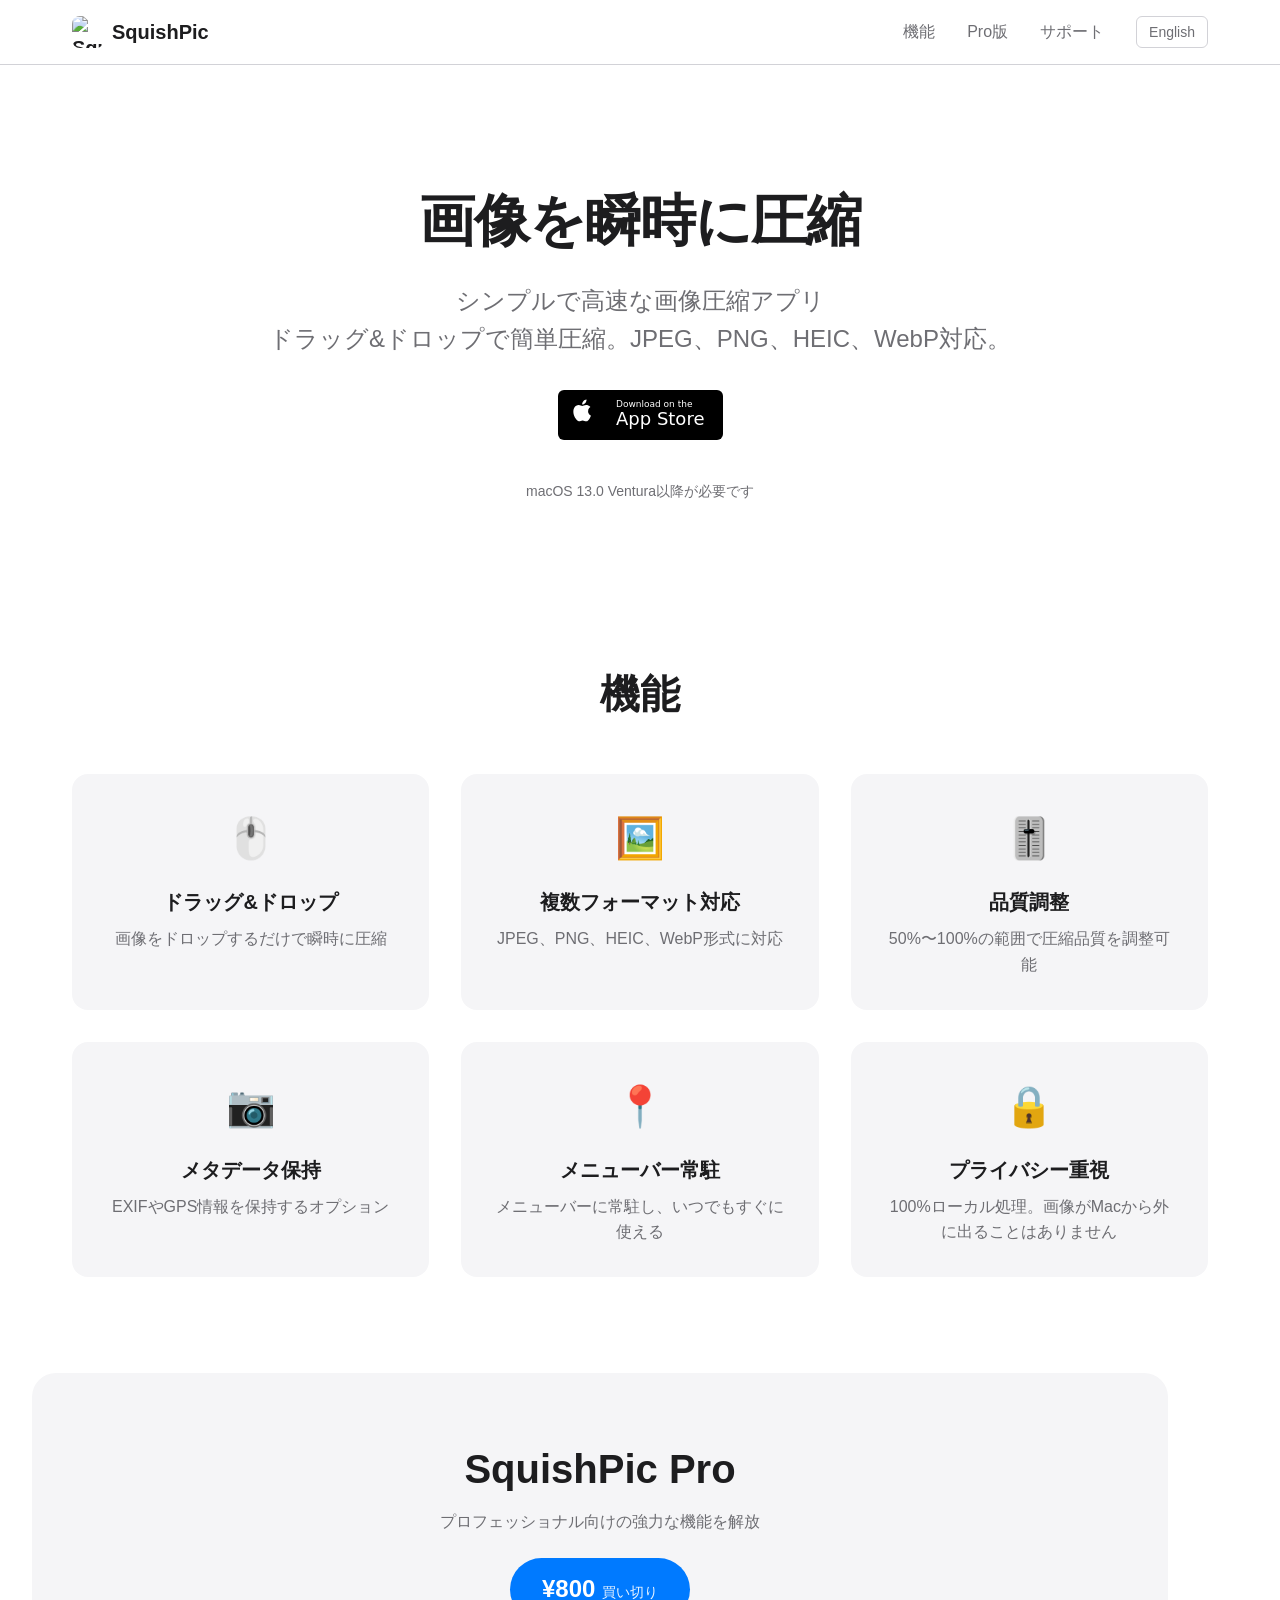
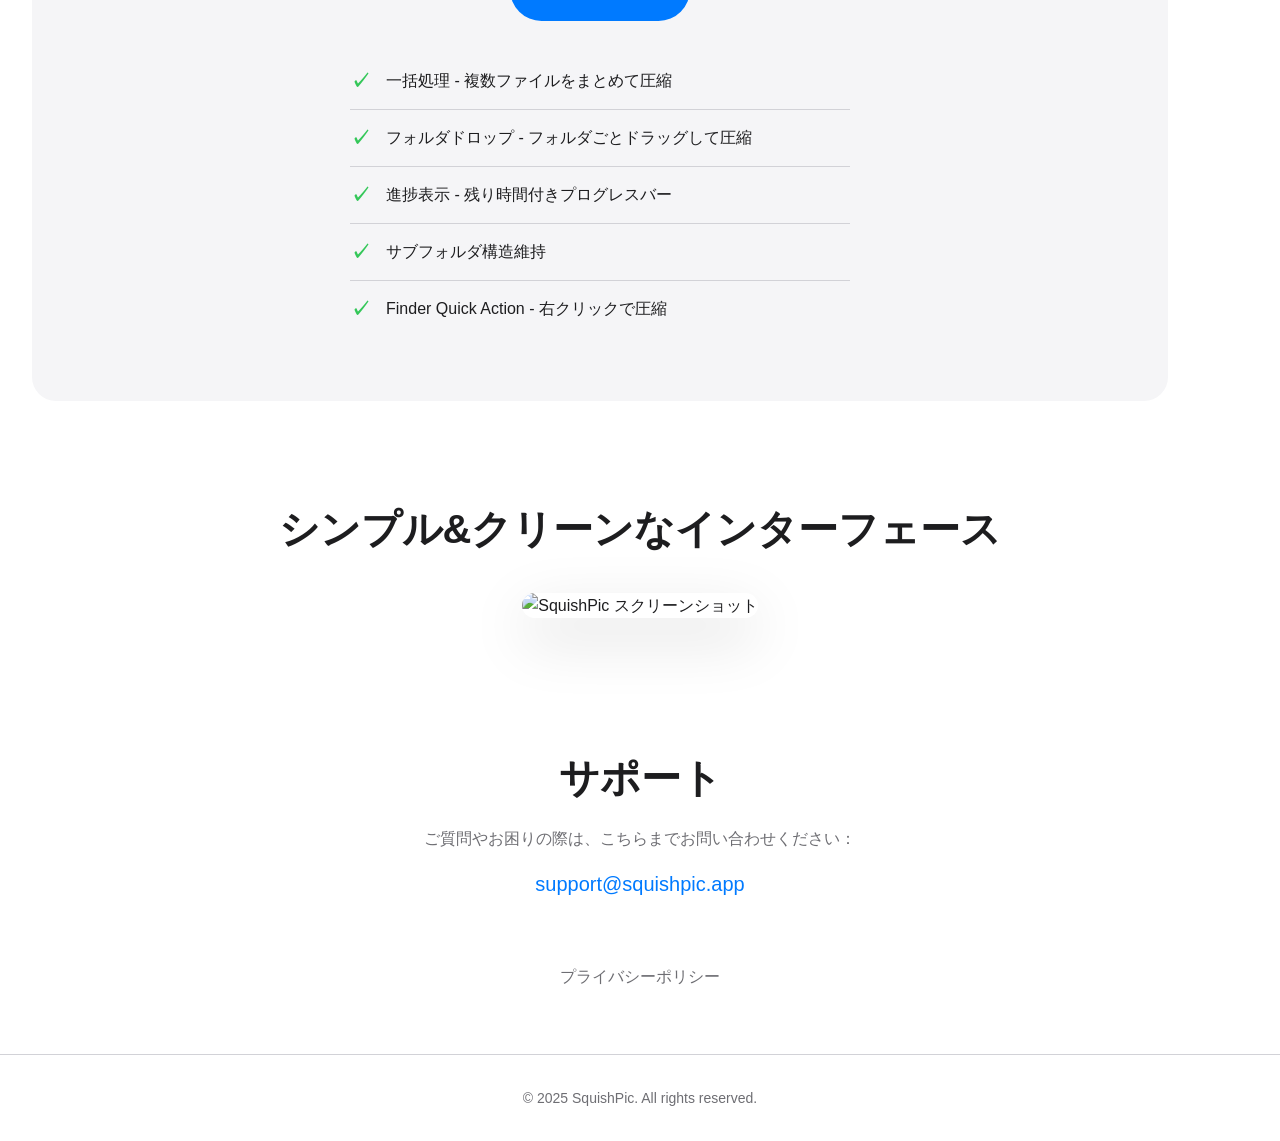
==== ja/index.html @ c9b2c3c4 "Initial website setup with English and Japanese versions - Landing page with features, Pro version d" ====
<!DOCTYPE html>
<html lang="ja">
<head>
    <meta charset="UTF-8">
    <meta name="viewport" content="width=device-width, initial-scale=1.0">
    <title>SquishPic - macOS用高速画像圧縮アプリ</title>
    <meta name="description" content="SquishPicはシンプルで高速な画像圧縮アプリです。ドラッグ&ドロップでJPEG、PNG、HEIC、WebP画像を圧縮できます。">
    <link rel="stylesheet" href="../css/style.css">
    <link rel="icon" href="../images/icon.png" type="image/png">
</head>
<body>
    <header>
        <nav>
            <div class="logo">
                <img src="../images/icon.png" alt="SquishPic" width="32" height="32">
                <span>SquishPic</span>
            </div>
            <div class="nav-links">
                <a href="#features">機能</a>
                <a href="#pro">Pro版</a>
                <a href="#support">サポート</a>
                <a href="../" class="lang-switch">English</a>
            </div>
        </nav>
    </header>

    <main>
        <section class="hero">
            <h1>画像を瞬時に圧縮</h1>
            <p class="tagline">シンプルで高速な画像圧縮アプリ<br>ドラッグ&ドロップで簡単圧縮。JPEG、PNG、HEIC、WebP対応。</p>
            <div class="cta">
                <!-- App Store badge will be added after release -->
                <a href="#" class="app-store-badge">
                    <img src="../images/appstore.svg" alt="App Storeからダウンロード">
                </a>
            </div>
            <p class="requirements">macOS 13.0 Ventura以降が必要です</p>
        </section>

        <section id="features" class="features">
            <h2>機能</h2>
            <div class="feature-grid">
                <div class="feature-card">
                    <div class="feature-icon">🖱️</div>
                    <h3>ドラッグ&ドロップ</h3>
                    <p>画像をドロップするだけで瞬時に圧縮</p>
                </div>
                <div class="feature-card">
                    <div class="feature-icon">🖼️</div>
                    <h3>複数フォーマット対応</h3>
                    <p>JPEG、PNG、HEIC、WebP形式に対応</p>
                </div>
                <div class="feature-card">
                    <div class="feature-icon">🎚️</div>
                    <h3>品質調整</h3>
                    <p>50%〜100%の範囲で圧縮品質を調整可能</p>
                </div>
                <div class="feature-card">
                    <div class="feature-icon">📷</div>
                    <h3>メタデータ保持</h3>
                    <p>EXIFやGPS情報を保持するオプション</p>
                </div>
                <div class="feature-card">
                    <div class="feature-icon">📍</div>
                    <h3>メニューバー常駐</h3>
                    <p>メニューバーに常駐し、いつでもすぐに使える</p>
                </div>
                <div class="feature-card">
                    <div class="feature-icon">🔒</div>
                    <h3>プライバシー重視</h3>
                    <p>100%ローカル処理。画像がMacから外に出ることはありません</p>
                </div>
            </div>
        </section>

        <section id="pro" class="pro">
            <h2>SquishPic Pro</h2>
            <p class="pro-tagline">プロフェッショナル向けの強力な機能を解放</p>
            <div class="price-badge">¥800 <span>買い切り</span></div>
            <div class="pro-features">
                <div class="pro-feature">
                    <span class="check">✓</span>
                    <span>一括処理 - 複数ファイルをまとめて圧縮</span>
                </div>
                <div class="pro-feature">
                    <span class="check">✓</span>
                    <span>フォルダドロップ - フォルダごとドラッグして圧縮</span>
                </div>
                <div class="pro-feature">
                    <span class="check">✓</span>
                    <span>進捗表示 - 残り時間付きプログレスバー</span>
                </div>
                <div class="pro-feature">
                    <span class="check">✓</span>
                    <span>サブフォルダ構造維持</span>
                </div>
                <div class="pro-feature">
                    <span class="check">✓</span>
                    <span>Finder Quick Action - 右クリックで圧縮</span>
                </div>
            </div>
        </section>

        <section class="screenshot">
            <h2>シンプル&クリーンなインターフェース</h2>
            <div class="screenshot-container">
                <img src="../images/screenshot1.png" alt="SquishPic スクリーンショット" class="screenshot-img">
            </div>
        </section>

        <section id="support" class="support">
            <h2>サポート</h2>
            <p>ご質問やお困りの際は、こちらまでお問い合わせください：</p>
            <a href="mailto:support@squishpic.app" class="email-link">support@squishpic.app</a>
            <div class="support-links">
                <a href="privacy.html">プライバシーポリシー</a>
            </div>
        </section>
    </main>

    <footer>
        <p>&copy; 2025 SquishPic. All rights reserved.</p>
    </footer>
</body>
</html>
---- css/style.css ----
/* SquishPic Website Styles */

:root {
    --primary-color: #007AFF;
    --primary-hover: #0056CC;
    --text-color: #1d1d1f;
    --text-secondary: #6e6e73;
    --background: #ffffff;
    --surface: #f5f5f7;
    --border: #d2d2d7;
    --success: #34c759;
    --max-width: 1200px;
}

@media (prefers-color-scheme: dark) {
    :root {
        --text-color: #f5f5f7;
        --text-secondary: #a1a1a6;
        --background: #000000;
        --surface: #1c1c1e;
        --border: #38383a;
    }
}

* {
    margin: 0;
    padding: 0;
    box-sizing: border-box;
}

body {
    font-family: -apple-system, BlinkMacSystemFont, 'Segoe UI', Roboto, Oxygen, Ubuntu, sans-serif;
    line-height: 1.6;
    color: var(--text-color);
    background-color: var(--background);
}

/* Header & Navigation */
header {
    position: fixed;
    top: 0;
    left: 0;
    right: 0;
    background: var(--background);
    border-bottom: 1px solid var(--border);
    z-index: 100;
    backdrop-filter: blur(20px);
    -webkit-backdrop-filter: blur(20px);
}

nav {
    max-width: var(--max-width);
    margin: 0 auto;
    padding: 1rem 2rem;
    display: flex;
    justify-content: space-between;
    align-items: center;
}

.logo {
    display: flex;
    align-items: center;
    gap: 0.5rem;
    font-weight: 600;
    font-size: 1.25rem;
}

.logo a {
    display: flex;
    align-items: center;
    gap: 0.5rem;
    text-decoration: none;
    color: var(--text-color);
}

.logo img {
    border-radius: 8px;
}

.nav-links {
    display: flex;
    gap: 2rem;
    align-items: center;
}

.nav-links a {
    color: var(--text-secondary);
    text-decoration: none;
    transition: color 0.2s;
}

.nav-links a:hover {
    color: var(--primary-color);
}

.lang-switch {
    padding: 0.25rem 0.75rem;
    border: 1px solid var(--border);
    border-radius: 6px;
    font-size: 0.875rem;
}

/* Main Content */
main {
    padding-top: 80px;
}

section {
    padding: 4rem 2rem;
    max-width: var(--max-width);
    margin: 0 auto;
}

/* Hero Section */
.hero {
    text-align: center;
    padding: 6rem 2rem;
}

.hero h1 {
    font-size: 3.5rem;
    font-weight: 700;
    margin-bottom: 1rem;
    letter-spacing: -0.02em;
}

.tagline {
    font-size: 1.5rem;
    color: var(--text-secondary);
    margin-bottom: 2rem;
}

.cta {
    margin: 2rem 0;
}

.app-store-badge img {
    height: 50px;
}

.requirements {
    font-size: 0.875rem;
    color: var(--text-secondary);
}

/* Features Section */
.features h2 {
    text-align: center;
    font-size: 2.5rem;
    margin-bottom: 3rem;
}

.feature-grid {
    display: grid;
    grid-template-columns: repeat(auto-fit, minmax(300px, 1fr));
    gap: 2rem;
}

.feature-card {
    background: var(--surface);
    padding: 2rem;
    border-radius: 16px;
    text-align: center;
}

.feature-icon {
    font-size: 2.5rem;
    margin-bottom: 1rem;
}

.feature-card h3 {
    font-size: 1.25rem;
    margin-bottom: 0.5rem;
}

.feature-card p {
    color: var(--text-secondary);
}

/* Pro Section */
.pro {
    background: var(--surface);
    border-radius: 24px;
    text-align: center;
    margin: 2rem;
    max-width: calc(var(--max-width) - 4rem);
}

.pro h2 {
    font-size: 2.5rem;
    margin-bottom: 0.5rem;
}

.pro-tagline {
    color: var(--text-secondary);
    margin-bottom: 1.5rem;
}

.price-badge {
    display: inline-block;
    background: var(--primary-color);
    color: white;
    padding: 0.75rem 2rem;
    border-radius: 100px;
    font-size: 1.5rem;
    font-weight: 600;
    margin-bottom: 2rem;
}

.price-badge span {
    font-size: 0.875rem;
    font-weight: 400;
    opacity: 0.9;
}

.pro-features {
    max-width: 500px;
    margin: 0 auto;
    text-align: left;
}

.pro-feature {
    display: flex;
    align-items: center;
    gap: 1rem;
    padding: 0.75rem 0;
    border-bottom: 1px solid var(--border);
}

.pro-feature:last-child {
    border-bottom: none;
}

.check {
    color: var(--success);
    font-weight: 600;
    font-size: 1.25rem;
}

/* Screenshot Section */
.screenshot {
    text-align: center;
}

.screenshot h2 {
    font-size: 2.5rem;
    margin-bottom: 2rem;
}

.screenshot-container {
    max-width: 600px;
    margin: 0 auto;
}

.screenshot-img {
    width: 100%;
    border-radius: 16px;
    box-shadow: 0 20px 60px rgba(0, 0, 0, 0.15);
}

/* Support Section */
.support {
    text-align: center;
}

.support h2 {
    font-size: 2.5rem;
    margin-bottom: 1rem;
}

.support p {
    color: var(--text-secondary);
    margin-bottom: 1rem;
}

.email-link {
    display: inline-block;
    font-size: 1.25rem;
    color: var(--primary-color);
    text-decoration: none;
    margin-bottom: 2rem;
}

.email-link:hover {
    text-decoration: underline;
}

.support-links {
    margin-top: 2rem;
}

.support-links a {
    color: var(--text-secondary);
    text-decoration: none;
}

.support-links a:hover {
    color: var(--primary-color);
}

/* Privacy Policy Page */
.privacy-policy {
    max-width: 800px;
    margin: 0 auto;
    padding: 4rem 2rem;
}

.privacy-policy h1 {
    font-size: 2.5rem;
    margin-bottom: 0.5rem;
}

.last-updated {
    color: var(--text-secondary);
    margin-bottom: 3rem;
}

.privacy-policy section {
    padding: 0;
    margin-bottom: 2rem;
}

.privacy-policy h2 {
    font-size: 1.5rem;
    margin-bottom: 1rem;
    margin-top: 2rem;
}

.privacy-policy p {
    margin-bottom: 1rem;
}

.privacy-policy ul {
    margin-left: 1.5rem;
    margin-bottom: 1rem;
}

.privacy-policy li {
    margin-bottom: 0.5rem;
}

/* Footer */
footer {
    text-align: center;
    padding: 2rem;
    border-top: 1px solid var(--border);
    color: var(--text-secondary);
    font-size: 0.875rem;
}

/* Responsive */
@media (max-width: 768px) {
    .hero h1 {
        font-size: 2.5rem;
    }

    .tagline {
        font-size: 1.25rem;
    }

    nav {
        padding: 1rem;
    }

    .nav-links {
        gap: 1rem;
    }

    section {
        padding: 3rem 1rem;
    }

    .pro {
        margin: 1rem;
    }

    .feature-grid {
        grid-template-columns: 1fr;
    }
}
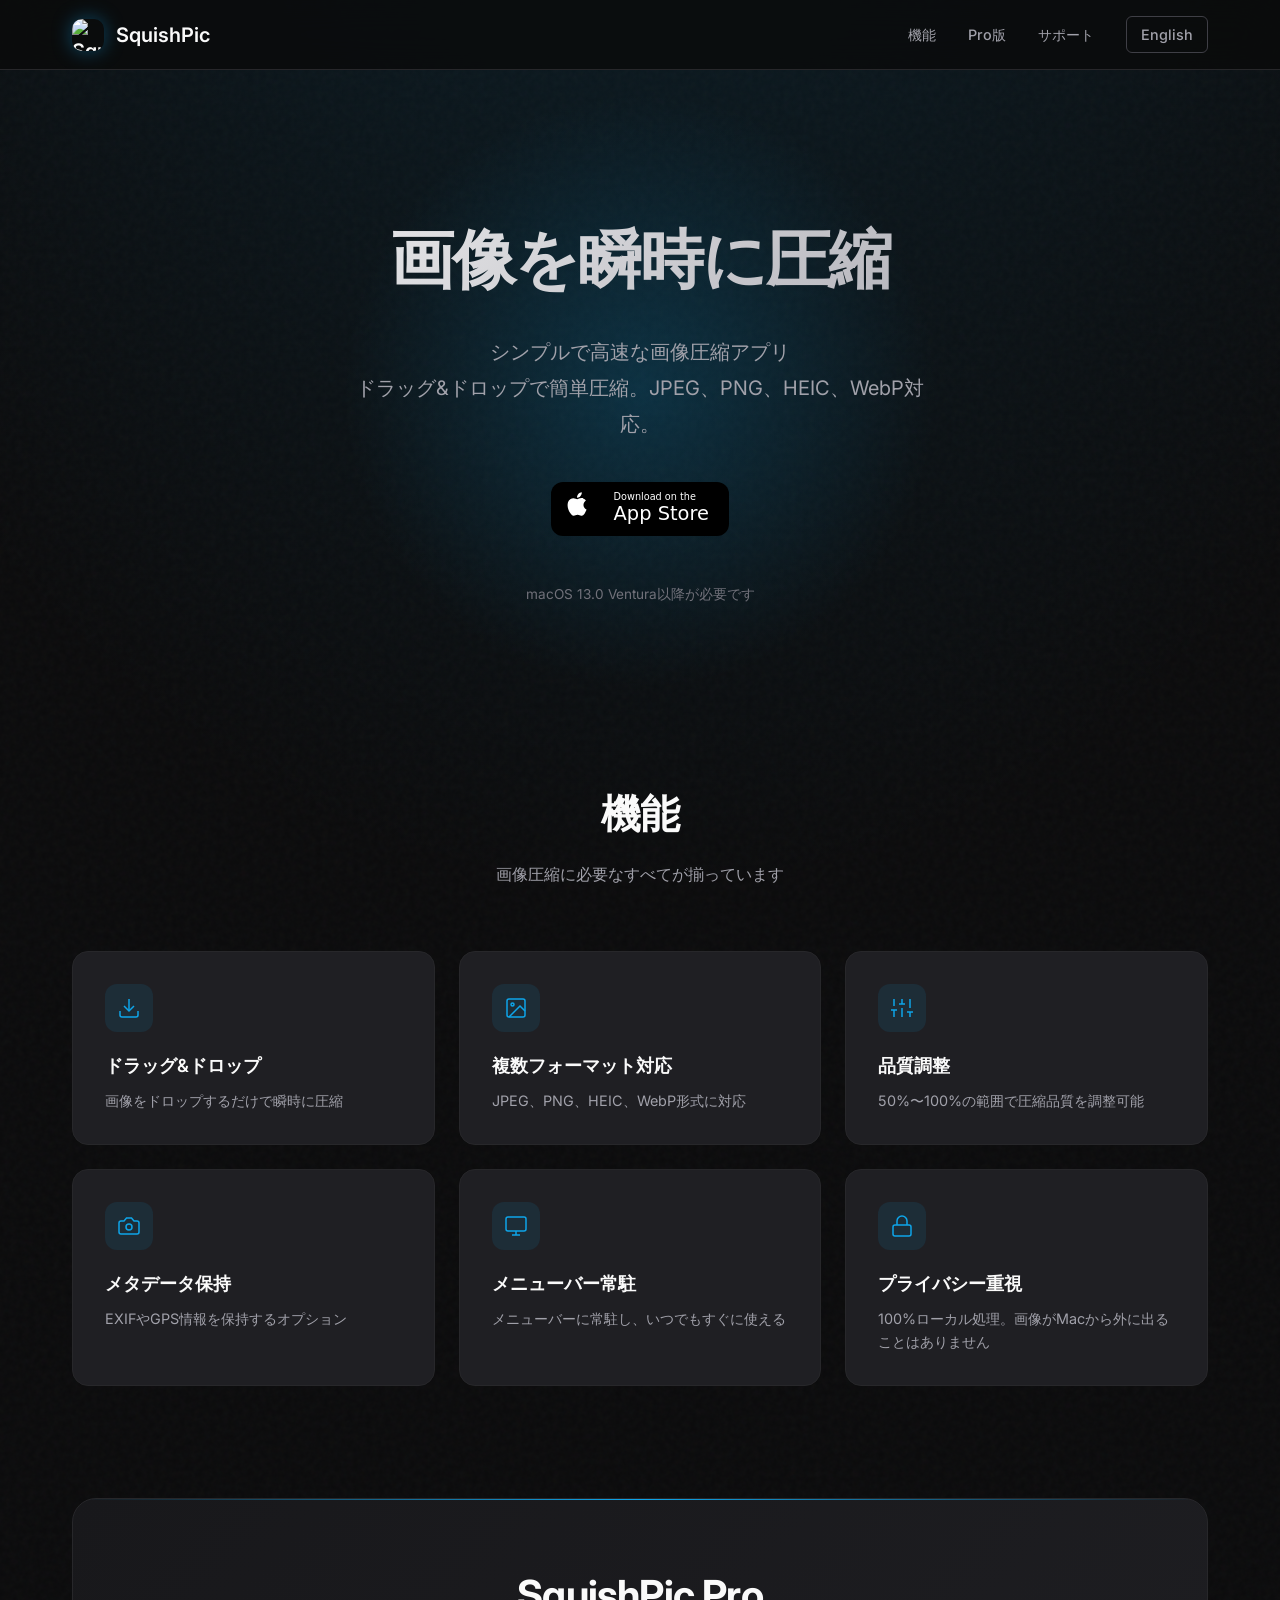
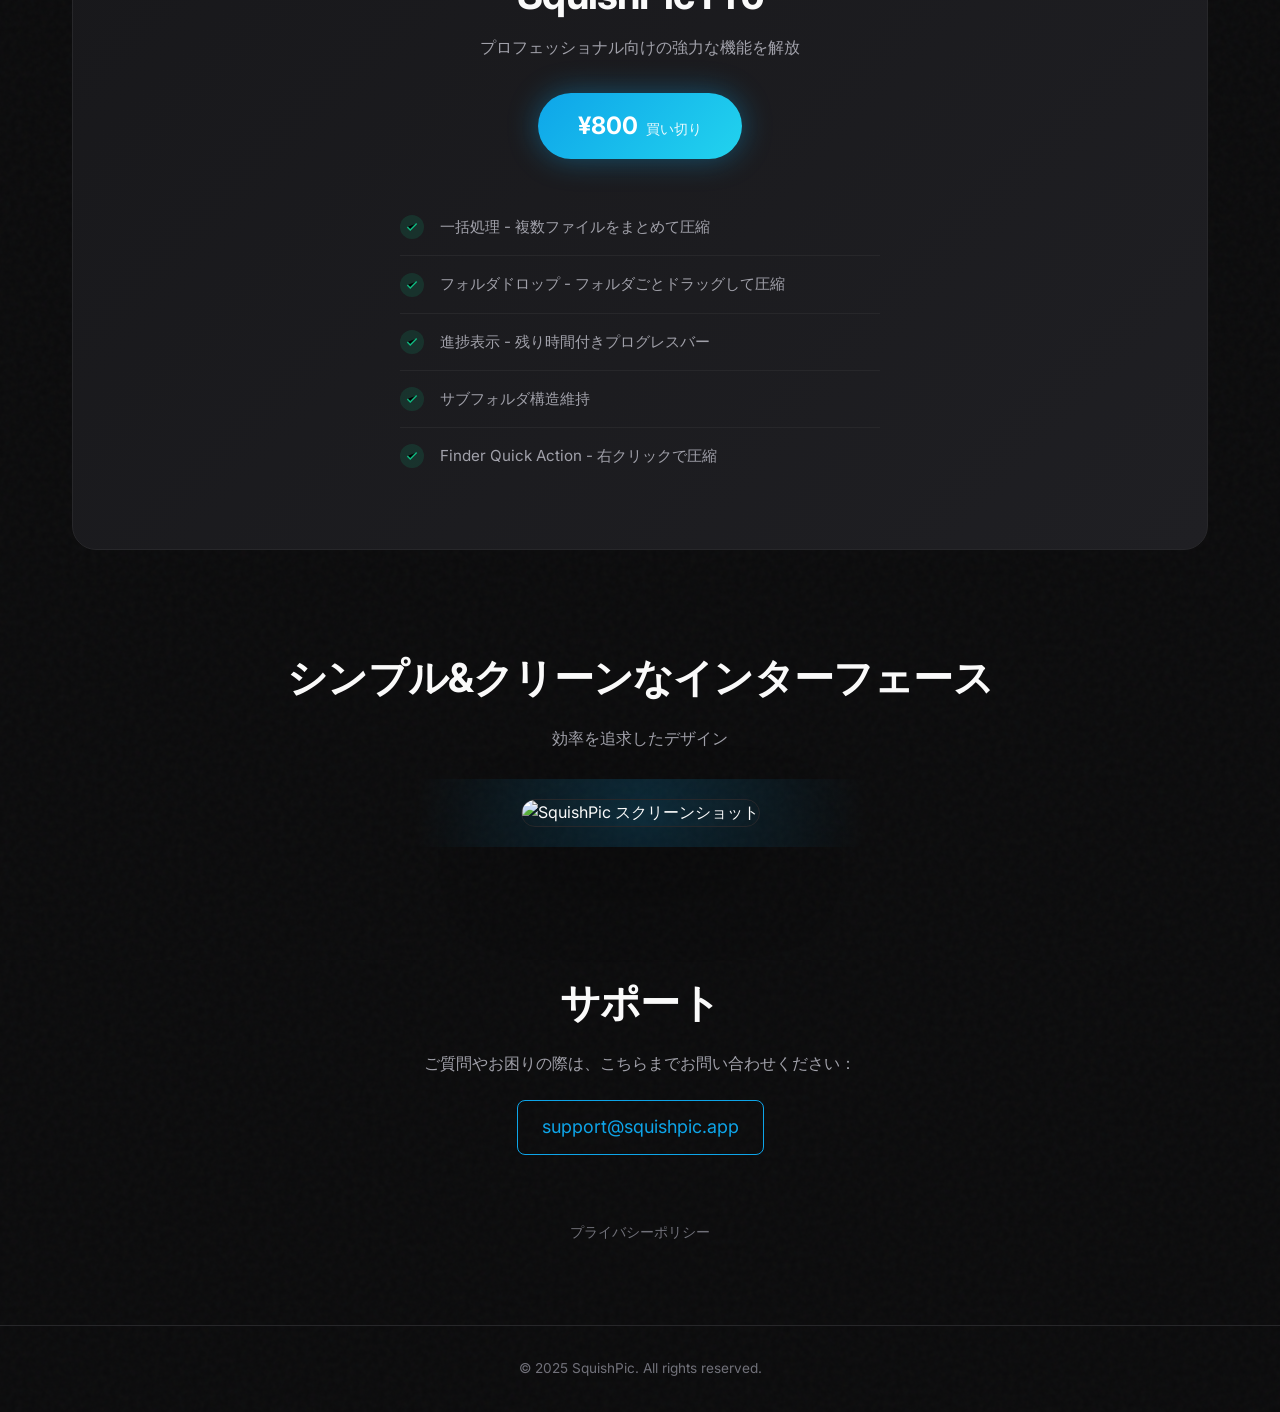
==== commit b7c2c62e: "Redesign with minimal technical aesthetic - Dark theme with cyan accent (#0ea5e9) - SVG icons replac" ====
--- a/ja/index.html
+++ b/ja/index.html
@@ -26,47 +26,87 @@
 
     <main>
         <section class="hero">
-            <h1>画像を瞬時に圧縮</h1>
-            <p class="tagline">シンプルで高速な画像圧縮アプリ<br>ドラッグ&ドロップで簡単圧縮。JPEG、PNG、HEIC、WebP対応。</p>
-            <div class="cta">
-                <!-- App Store badge will be added after release -->
+            <h1 class="animate-in">画像を瞬時に圧縮</h1>
+            <p class="tagline animate-in delay-1">シンプルで高速な画像圧縮アプリ<br>ドラッグ&ドロップで簡単圧縮。JPEG、PNG、HEIC、WebP対応。</p>
+            <div class="cta animate-in delay-2">
                 <a href="#" class="app-store-badge">
                     <img src="../images/appstore.svg" alt="App Storeからダウンロード">
                 </a>
             </div>
-            <p class="requirements">macOS 13.0 Ventura以降が必要です</p>
+            <p class="requirements animate-in delay-3">macOS 13.0 Ventura以降が必要です</p>
         </section>
 
         <section id="features" class="features">
             <h2>機能</h2>
+            <p class="features-subtitle">画像圧縮に必要なすべてが揃っています</p>
             <div class="feature-grid">
                 <div class="feature-card">
-                    <div class="feature-icon">🖱️</div>
+                    <div class="feature-icon">
+                        <svg viewBox="0 0 24 24" xmlns="http://www.w3.org/2000/svg">
+                            <path d="M21 15v4a2 2 0 0 1-2 2H5a2 2 0 0 1-2-2v-4"/>
+                            <polyline points="7 10 12 15 17 10"/>
+                            <line x1="12" y1="15" x2="12" y2="3"/>
+                        </svg>
+                    </div>
                     <h3>ドラッグ&ドロップ</h3>
                     <p>画像をドロップするだけで瞬時に圧縮</p>
                 </div>
                 <div class="feature-card">
-                    <div class="feature-icon">🖼️</div>
+                    <div class="feature-icon">
+                        <svg viewBox="0 0 24 24" xmlns="http://www.w3.org/2000/svg">
+                            <rect x="3" y="3" width="18" height="18" rx="2" ry="2"/>
+                            <circle cx="8.5" cy="8.5" r="1.5"/>
+                            <polyline points="21 15 16 10 5 21"/>
+                        </svg>
+                    </div>
                     <h3>複数フォーマット対応</h3>
                     <p>JPEG、PNG、HEIC、WebP形式に対応</p>
                 </div>
                 <div class="feature-card">
-                    <div class="feature-icon">🎚️</div>
+                    <div class="feature-icon">
+                        <svg viewBox="0 0 24 24" xmlns="http://www.w3.org/2000/svg">
+                            <line x1="4" y1="21" x2="4" y2="14"/>
+                            <line x1="4" y1="10" x2="4" y2="3"/>
+                            <line x1="12" y1="21" x2="12" y2="12"/>
+                            <line x1="12" y1="8" x2="12" y2="3"/>
+                            <line x1="20" y1="21" x2="20" y2="16"/>
+                            <line x1="20" y1="12" x2="20" y2="3"/>
+                            <line x1="1" y1="14" x2="7" y2="14"/>
+                            <line x1="9" y1="8" x2="15" y2="8"/>
+                            <line x1="17" y1="16" x2="23" y2="16"/>
+                        </svg>
+                    </div>
                     <h3>品質調整</h3>
                     <p>50%〜100%の範囲で圧縮品質を調整可能</p>
                 </div>
                 <div class="feature-card">
-                    <div class="feature-icon">📷</div>
+                    <div class="feature-icon">
+                        <svg viewBox="0 0 24 24" xmlns="http://www.w3.org/2000/svg">
+                            <path d="M14.5 4h-5L7 7H4a2 2 0 0 0-2 2v9a2 2 0 0 0 2 2h16a2 2 0 0 0 2-2V9a2 2 0 0 0-2-2h-3l-2.5-3z"/>
+                            <circle cx="12" cy="13" r="3"/>
+                        </svg>
+                    </div>
                     <h3>メタデータ保持</h3>
                     <p>EXIFやGPS情報を保持するオプション</p>
                 </div>
                 <div class="feature-card">
-                    <div class="feature-icon">📍</div>
+                    <div class="feature-icon">
+                        <svg viewBox="0 0 24 24" xmlns="http://www.w3.org/2000/svg">
+                            <rect x="2" y="3" width="20" height="14" rx="2" ry="2"/>
+                            <line x1="8" y1="21" x2="16" y2="21"/>
+                            <line x1="12" y1="17" x2="12" y2="21"/>
+                        </svg>
+                    </div>
                     <h3>メニューバー常駐</h3>
                     <p>メニューバーに常駐し、いつでもすぐに使える</p>
                 </div>
                 <div class="feature-card">
-                    <div class="feature-icon">🔒</div>
+                    <div class="feature-icon">
+                        <svg viewBox="0 0 24 24" xmlns="http://www.w3.org/2000/svg">
+                            <rect x="3" y="11" width="18" height="11" rx="2" ry="2"/>
+                            <path d="M7 11V7a5 5 0 0 1 10 0v4"/>
+                        </svg>
+                    </div>
                     <h3>プライバシー重視</h3>
                     <p>100%ローカル処理。画像がMacから外に出ることはありません</p>
                 </div>
@@ -76,26 +116,46 @@
         <section id="pro" class="pro">
             <h2>SquishPic Pro</h2>
             <p class="pro-tagline">プロフェッショナル向けの強力な機能を解放</p>
-            <div class="price-badge">¥800 <span>買い切り</span></div>
+            <div class="price-badge">¥800<span>買い切り</span></div>
             <div class="pro-features">
                 <div class="pro-feature">
-                    <span class="check">✓</span>
+                    <span class="check">
+                        <svg viewBox="0 0 24 24" xmlns="http://www.w3.org/2000/svg">
+                            <polyline points="20 6 9 17 4 12"/>
+                        </svg>
+                    </span>
                     <span>一括処理 - 複数ファイルをまとめて圧縮</span>
                 </div>
                 <div class="pro-feature">
-                    <span class="check">✓</span>
+                    <span class="check">
+                        <svg viewBox="0 0 24 24" xmlns="http://www.w3.org/2000/svg">
+                            <polyline points="20 6 9 17 4 12"/>
+                        </svg>
+                    </span>
                     <span>フォルダドロップ - フォルダごとドラッグして圧縮</span>
                 </div>
                 <div class="pro-feature">
-                    <span class="check">✓</span>
+                    <span class="check">
+                        <svg viewBox="0 0 24 24" xmlns="http://www.w3.org/2000/svg">
+                            <polyline points="20 6 9 17 4 12"/>
+                        </svg>
+                    </span>
                     <span>進捗表示 - 残り時間付きプログレスバー</span>
                 </div>
                 <div class="pro-feature">
-                    <span class="check">✓</span>
+                    <span class="check">
+                        <svg viewBox="0 0 24 24" xmlns="http://www.w3.org/2000/svg">
+                            <polyline points="20 6 9 17 4 12"/>
+                        </svg>
+                    </span>
                     <span>サブフォルダ構造維持</span>
                 </div>
                 <div class="pro-feature">
-                    <span class="check">✓</span>
+                    <span class="check">
+                        <svg viewBox="0 0 24 24" xmlns="http://www.w3.org/2000/svg">
+                            <polyline points="20 6 9 17 4 12"/>
+                        </svg>
+                    </span>
                     <span>Finder Quick Action - 右クリックで圧縮</span>
                 </div>
             </div>
@@ -103,6 +163,7 @@
 
         <section class="screenshot">
             <h2>シンプル&クリーンなインターフェース</h2>
+            <p class="screenshot-subtitle">効率を追求したデザイン</p>
             <div class="screenshot-container">
                 <img src="../images/screenshot1.png" alt="SquishPic スクリーンショット" class="screenshot-img">
             </div>
--- a/css/style.css
+++ b/css/style.css
@@ -1,25 +1,27 @@
-/* SquishPic Website Styles */
+/* SquishPic Website - Minimal Technical Design */
+
+@import url('https://fonts.googleapis.com/css2?family=Inter:wght@400;500;600;700&display=swap');
 
 :root {
-    --primary-color: #007AFF;
-    --primary-hover: #0056CC;
-    --text-color: #1d1d1f;
-    --text-secondary: #6e6e73;
-    --background: #ffffff;
-    --surface: #f5f5f7;
-    --border: #d2d2d7;
-    --success: #34c759;
+    /* Colors - Dark theme with cyan accent */
+    --primary: #0ea5e9;
+    --primary-glow: rgba(14, 165, 233, 0.4);
+    --accent: #22d3ee;
+    --success: #10b981;
+
+    --bg-dark: #0a0a0b;
+    --bg-surface: #18181b;
+    --bg-card: #1f1f23;
+    --bg-hover: #27272a;
+
+    --text: #fafafa;
+    --text-muted: #a1a1aa;
+    --text-dim: #71717a;
+
+    --border: #27272a;
+    --border-light: #3f3f46;
+
     --max-width: 1200px;
-}
-
-@media (prefers-color-scheme: dark) {
-    :root {
-        --text-color: #f5f5f7;
-        --text-secondary: #a1a1a6;
-        --background: #000000;
-        --surface: #1c1c1e;
-        --border: #38383a;
-    }
 }
 
 * {
@@ -28,12 +30,53 @@
     box-sizing: border-box;
 }
 
+html {
+    scroll-behavior: smooth;
+}
+
 body {
-    font-family: -apple-system, BlinkMacSystemFont, 'Segoe UI', Roboto, Oxygen, Ubuntu, sans-serif;
+    font-family: 'Inter', -apple-system, BlinkMacSystemFont, sans-serif;
     line-height: 1.6;
-    color: var(--text-color);
-    background-color: var(--background);
-}
+    color: var(--text);
+    background-color: var(--bg-dark);
+    background-image:
+        radial-gradient(ellipse 80% 50% at 50% -20%, rgba(14, 165, 233, 0.15), transparent),
+        url("data:image/svg+xml,%3Csvg viewBox='0 0 256 256' xmlns='http://www.w3.org/2000/svg'%3E%3Cfilter id='noise'%3E%3CfeTurbulence type='fractalNoise' baseFrequency='0.8' numOctaves='4' stitchTiles='stitch'/%3E%3C/filter%3E%3Crect width='100%25' height='100%25' filter='url(%23noise)' opacity='0.03'/%3E%3C/svg%3E");
+    min-height: 100vh;
+}
+
+/* Animations */
+@keyframes fadeInUp {
+    from {
+        opacity: 0;
+        transform: translateY(20px);
+    }
+    to {
+        opacity: 1;
+        transform: translateY(0);
+    }
+}
+
+@keyframes shimmer {
+    0% { background-position: -200% 0; }
+    100% { background-position: 200% 0; }
+}
+
+@keyframes glow {
+    0%, 100% { box-shadow: 0 0 20px var(--primary-glow); }
+    50% { box-shadow: 0 0 40px var(--primary-glow); }
+}
+
+.animate-in {
+    animation: fadeInUp 0.6s ease-out forwards;
+    opacity: 0;
+}
+
+.delay-1 { animation-delay: 0.1s; }
+.delay-2 { animation-delay: 0.2s; }
+.delay-3 { animation-delay: 0.3s; }
+.delay-4 { animation-delay: 0.4s; }
+.delay-5 { animation-delay: 0.5s; }
 
 /* Header & Navigation */
 header {
@@ -41,7 +84,7 @@
     top: 0;
     left: 0;
     right: 0;
-    background: var(--background);
+    background: rgba(10, 10, 11, 0.8);
     border-bottom: 1px solid var(--border);
     z-index: 100;
     backdrop-filter: blur(20px);
@@ -60,21 +103,23 @@
 .logo {
     display: flex;
     align-items: center;
-    gap: 0.5rem;
+    gap: 0.75rem;
     font-weight: 600;
     font-size: 1.25rem;
+    color: var(--text);
 }
 
 .logo a {
     display: flex;
     align-items: center;
-    gap: 0.5rem;
+    gap: 0.75rem;
     text-decoration: none;
-    color: var(--text-color);
+    color: var(--text);
 }
 
 .logo img {
-    border-radius: 8px;
+    border-radius: 10px;
+    box-shadow: 0 0 20px var(--primary-glow);
 }
 
 .nav-links {
@@ -84,20 +129,49 @@
 }
 
 .nav-links a {
-    color: var(--text-secondary);
+    color: var(--text-muted);
     text-decoration: none;
-    transition: color 0.2s;
+    font-size: 0.9rem;
+    font-weight: 500;
+    transition: color 0.2s ease;
+    position: relative;
 }
 
 .nav-links a:hover {
-    color: var(--primary-color);
+    color: var(--text);
+}
+
+.nav-links a::after {
+    content: '';
+    position: absolute;
+    bottom: -4px;
+    left: 0;
+    width: 0;
+    height: 2px;
+    background: var(--primary);
+    transition: width 0.2s ease;
+}
+
+.nav-links a:hover::after {
+    width: 100%;
 }
 
 .lang-switch {
-    padding: 0.25rem 0.75rem;
-    border: 1px solid var(--border);
+    padding: 0.375rem 0.875rem;
+    border: 1px solid var(--border-light);
     border-radius: 6px;
-    font-size: 0.875rem;
+    font-size: 0.8rem;
+    background: transparent;
+    transition: all 0.2s ease;
+}
+
+.lang-switch:hover {
+    border-color: var(--primary);
+    color: var(--primary);
+}
+
+.lang-switch::after {
+    display: none;
 }
 
 /* Main Content */
@@ -106,7 +180,7 @@
 }
 
 section {
-    padding: 4rem 2rem;
+    padding: 5rem 2rem;
     max-width: var(--max-width);
     margin: 0 auto;
 }
@@ -114,107 +188,212 @@
 /* Hero Section */
 .hero {
     text-align: center;
-    padding: 6rem 2rem;
+    padding: 8rem 2rem 6rem;
+    position: relative;
+}
+
+.hero::before {
+    content: '';
+    position: absolute;
+    top: 50%;
+    left: 50%;
+    transform: translate(-50%, -50%);
+    width: 600px;
+    height: 600px;
+    background: radial-gradient(circle, var(--primary-glow), transparent 70%);
+    pointer-events: none;
+    opacity: 0.5;
 }
 
 .hero h1 {
-    font-size: 3.5rem;
+    font-size: 4rem;
     font-weight: 700;
-    margin-bottom: 1rem;
-    letter-spacing: -0.02em;
+    margin-bottom: 1.5rem;
+    letter-spacing: -0.03em;
+    background: linear-gradient(135deg, var(--text) 0%, var(--text-muted) 100%);
+    -webkit-background-clip: text;
+    -webkit-text-fill-color: transparent;
+    background-clip: text;
+    position: relative;
 }
 
 .tagline {
-    font-size: 1.5rem;
-    color: var(--text-secondary);
-    margin-bottom: 2rem;
+    font-size: 1.25rem;
+    color: var(--text-muted);
+    margin-bottom: 2.5rem;
+    max-width: 600px;
+    margin-left: auto;
+    margin-right: auto;
+    line-height: 1.8;
 }
 
 .cta {
-    margin: 2rem 0;
+    margin: 2.5rem 0;
+}
+
+.app-store-badge {
+    display: inline-block;
+    transition: transform 0.2s ease, box-shadow 0.2s ease;
+}
+
+.app-store-badge:hover {
+    transform: translateY(-2px);
 }
 
 .app-store-badge img {
-    height: 50px;
+    height: 54px;
+    border-radius: 12px;
 }
 
 .requirements {
-    font-size: 0.875rem;
-    color: var(--text-secondary);
+    font-size: 0.85rem;
+    color: var(--text-dim);
 }
 
 /* Features Section */
 .features h2 {
     text-align: center;
     font-size: 2.5rem;
-    margin-bottom: 3rem;
+    font-weight: 700;
+    margin-bottom: 1rem;
+    letter-spacing: -0.02em;
+}
+
+.features-subtitle {
+    text-align: center;
+    color: var(--text-muted);
+    margin-bottom: 4rem;
 }
 
 .feature-grid {
     display: grid;
-    grid-template-columns: repeat(auto-fit, minmax(300px, 1fr));
-    gap: 2rem;
+    grid-template-columns: repeat(3, 1fr);
+    gap: 1.5rem;
 }
 
 .feature-card {
-    background: var(--surface);
+    background: var(--bg-card);
     padding: 2rem;
     border-radius: 16px;
-    text-align: center;
+    border: 1px solid var(--border);
+    transition: all 0.3s ease;
+    position: relative;
+    overflow: hidden;
+}
+
+.feature-card::before {
+    content: '';
+    position: absolute;
+    top: 0;
+    left: 0;
+    right: 0;
+    height: 1px;
+    background: linear-gradient(90deg, transparent, var(--primary), transparent);
+    opacity: 0;
+    transition: opacity 0.3s ease;
+}
+
+.feature-card:hover {
+    border-color: var(--border-light);
+    transform: translateY(-4px);
+    box-shadow: 0 20px 40px rgba(0, 0, 0, 0.3);
+}
+
+.feature-card:hover::before {
+    opacity: 1;
 }
 
 .feature-icon {
-    font-size: 2.5rem;
-    margin-bottom: 1rem;
+    width: 48px;
+    height: 48px;
+    margin-bottom: 1.25rem;
+    color: var(--primary);
+    display: flex;
+    align-items: center;
+    justify-content: center;
+    background: rgba(14, 165, 233, 0.1);
+    border-radius: 12px;
+    padding: 12px;
+}
+
+.feature-icon svg {
+    width: 24px;
+    height: 24px;
+    stroke: var(--primary);
+    stroke-width: 1.5;
+    fill: none;
 }
 
 .feature-card h3 {
-    font-size: 1.25rem;
+    font-size: 1.125rem;
+    font-weight: 600;
     margin-bottom: 0.5rem;
+    color: var(--text);
 }
 
 .feature-card p {
-    color: var(--text-secondary);
+    color: var(--text-muted);
+    font-size: 0.9rem;
+    line-height: 1.6;
 }
 
 /* Pro Section */
 .pro {
-    background: var(--surface);
+    background: linear-gradient(135deg, var(--bg-surface) 0%, var(--bg-card) 100%);
     border-radius: 24px;
     text-align: center;
-    margin: 2rem;
+    margin: 2rem auto;
+    padding: 4rem;
     max-width: calc(var(--max-width) - 4rem);
+    border: 1px solid var(--border);
+    position: relative;
+    overflow: hidden;
+}
+
+.pro::before {
+    content: '';
+    position: absolute;
+    top: 0;
+    left: 0;
+    right: 0;
+    height: 1px;
+    background: linear-gradient(90deg, transparent, var(--primary), transparent);
 }
 
 .pro h2 {
     font-size: 2.5rem;
+    font-weight: 700;
     margin-bottom: 0.5rem;
+    letter-spacing: -0.02em;
 }
 
 .pro-tagline {
-    color: var(--text-secondary);
-    margin-bottom: 1.5rem;
+    color: var(--text-muted);
+    margin-bottom: 2rem;
 }
 
 .price-badge {
     display: inline-block;
-    background: var(--primary-color);
+    background: linear-gradient(135deg, var(--primary), var(--accent));
     color: white;
-    padding: 0.75rem 2rem;
+    padding: 0.875rem 2.5rem;
     border-radius: 100px;
     font-size: 1.5rem;
-    font-weight: 600;
-    margin-bottom: 2rem;
+    font-weight: 700;
+    margin-bottom: 2.5rem;
+    box-shadow: 0 0 30px var(--primary-glow);
+    animation: glow 3s ease-in-out infinite;
 }
 
 .price-badge span {
     font-size: 0.875rem;
-    font-weight: 400;
+    font-weight: 500;
     opacity: 0.9;
+    margin-left: 0.5rem;
 }
 
 .pro-features {
-    max-width: 500px;
+    max-width: 480px;
     margin: 0 auto;
     text-align: left;
 }
@@ -223,8 +402,13 @@
     display: flex;
     align-items: center;
     gap: 1rem;
-    padding: 0.75rem 0;
+    padding: 1rem 0;
     border-bottom: 1px solid var(--border);
+    transition: padding-left 0.2s ease;
+}
+
+.pro-feature:hover {
+    padding-left: 0.5rem;
 }
 
 .pro-feature:last-child {
@@ -232,57 +416,104 @@
 }
 
 .check {
-    color: var(--success);
-    font-weight: 600;
-    font-size: 1.25rem;
+    width: 24px;
+    height: 24px;
+    background: rgba(16, 185, 129, 0.15);
+    border-radius: 50%;
+    display: flex;
+    align-items: center;
+    justify-content: center;
+    flex-shrink: 0;
+}
+
+.check svg {
+    width: 14px;
+    height: 14px;
+    stroke: var(--success);
+    stroke-width: 2.5;
+}
+
+.pro-feature span:last-child {
+    color: var(--text-muted);
+    font-size: 0.95rem;
 }
 
 /* Screenshot Section */
 .screenshot {
     text-align: center;
+    padding: 4rem 2rem;
 }
 
 .screenshot h2 {
     font-size: 2.5rem;
-    margin-bottom: 2rem;
+    font-weight: 700;
+    margin-bottom: 1rem;
+    letter-spacing: -0.02em;
+}
+
+.screenshot-subtitle {
+    color: var(--text-muted);
+    margin-bottom: 3rem;
 }
 
 .screenshot-container {
     max-width: 600px;
     margin: 0 auto;
+    position: relative;
+}
+
+.screenshot-container::before {
+    content: '';
+    position: absolute;
+    inset: -20px;
+    background: radial-gradient(circle at center, var(--primary-glow), transparent 70%);
+    z-index: -1;
+    opacity: 0.5;
 }
 
 .screenshot-img {
     width: 100%;
     border-radius: 16px;
-    box-shadow: 0 20px 60px rgba(0, 0, 0, 0.15);
+    border: 1px solid var(--border);
+    box-shadow: 0 40px 80px rgba(0, 0, 0, 0.5);
 }
 
 /* Support Section */
 .support {
     text-align: center;
+    padding: 5rem 2rem;
 }
 
 .support h2 {
     font-size: 2.5rem;
+    font-weight: 700;
     margin-bottom: 1rem;
-}
-
-.support p {
-    color: var(--text-secondary);
-    margin-bottom: 1rem;
+    letter-spacing: -0.02em;
+}
+
+.support > p {
+    color: var(--text-muted);
+    margin-bottom: 1.5rem;
 }
 
 .email-link {
-    display: inline-block;
-    font-size: 1.25rem;
-    color: var(--primary-color);
+    display: inline-flex;
+    align-items: center;
+    gap: 0.5rem;
+    font-size: 1.125rem;
+    color: var(--primary);
     text-decoration: none;
+    padding: 0.75rem 1.5rem;
+    border: 1px solid var(--primary);
+    border-radius: 8px;
+    transition: all 0.2s ease;
     margin-bottom: 2rem;
 }
 
 .email-link:hover {
-    text-decoration: underline;
+    background: var(--primary);
+    color: white;
+    box-shadow: 0 0 20px var(--primary-glow);
 }
 
 .support-links {
@@ -290,12 +521,14 @@
 }
 
 .support-links a {
-    color: var(--text-secondary);
+    color: var(--text-dim);
     text-decoration: none;
+    font-size: 0.9rem;
+    transition: color 0.2s ease;
 }
 
 .support-links a:hover {
-    color: var(--primary-color);
+    color: var(--primary);
 }
 
 /* Privacy Policy Page */
@@ -307,11 +540,13 @@
 
 .privacy-policy h1 {
     font-size: 2.5rem;
+    font-weight: 700;
     margin-bottom: 0.5rem;
+    letter-spacing: -0.02em;
 }
 
 .last-updated {
-    color: var(--text-secondary);
+    color: var(--text-muted);
     margin-bottom: 3rem;
 }
 
@@ -322,12 +557,15 @@
 
 .privacy-policy h2 {
     font-size: 1.5rem;
+    font-weight: 600;
     margin-bottom: 1rem;
-    margin-top: 2rem;
+    margin-top: 2.5rem;
+    color: var(--text);
 }
 
 .privacy-policy p {
     margin-bottom: 1rem;
+    color: var(--text-muted);
 }
 
 .privacy-policy ul {
@@ -337,6 +575,21 @@
 
 .privacy-policy li {
     margin-bottom: 0.5rem;
+    color: var(--text-muted);
+}
+
+.privacy-policy strong {
+    color: var(--text);
+}
+
+.privacy-policy a {
+    color: var(--primary);
+    text-decoration: none;
+    transition: color 0.2s ease;
+}
+
+.privacy-policy a:hover {
+    color: var(--accent);
 }
 
 /* Footer */
@@ -344,18 +597,24 @@
     text-align: center;
     padding: 2rem;
     border-top: 1px solid var(--border);
-    color: var(--text-secondary);
-    font-size: 0.875rem;
+    color: var(--text-dim);
+    font-size: 0.85rem;
 }
 
 /* Responsive */
+@media (max-width: 968px) {
+    .feature-grid {
+        grid-template-columns: repeat(2, 1fr);
+    }
+}
+
 @media (max-width: 768px) {
     .hero h1 {
-        font-size: 2.5rem;
+        font-size: 2.75rem;
     }
 
     .tagline {
-        font-size: 1.25rem;
+        font-size: 1.1rem;
     }
 
     nav {
@@ -372,9 +631,14 @@
 
     .pro {
         margin: 1rem;
+        padding: 2.5rem 1.5rem;
     }
 
     .feature-grid {
         grid-template-columns: 1fr;
     }
-}
+
+    .feature-card {
+        padding: 1.5rem;
+    }
+}
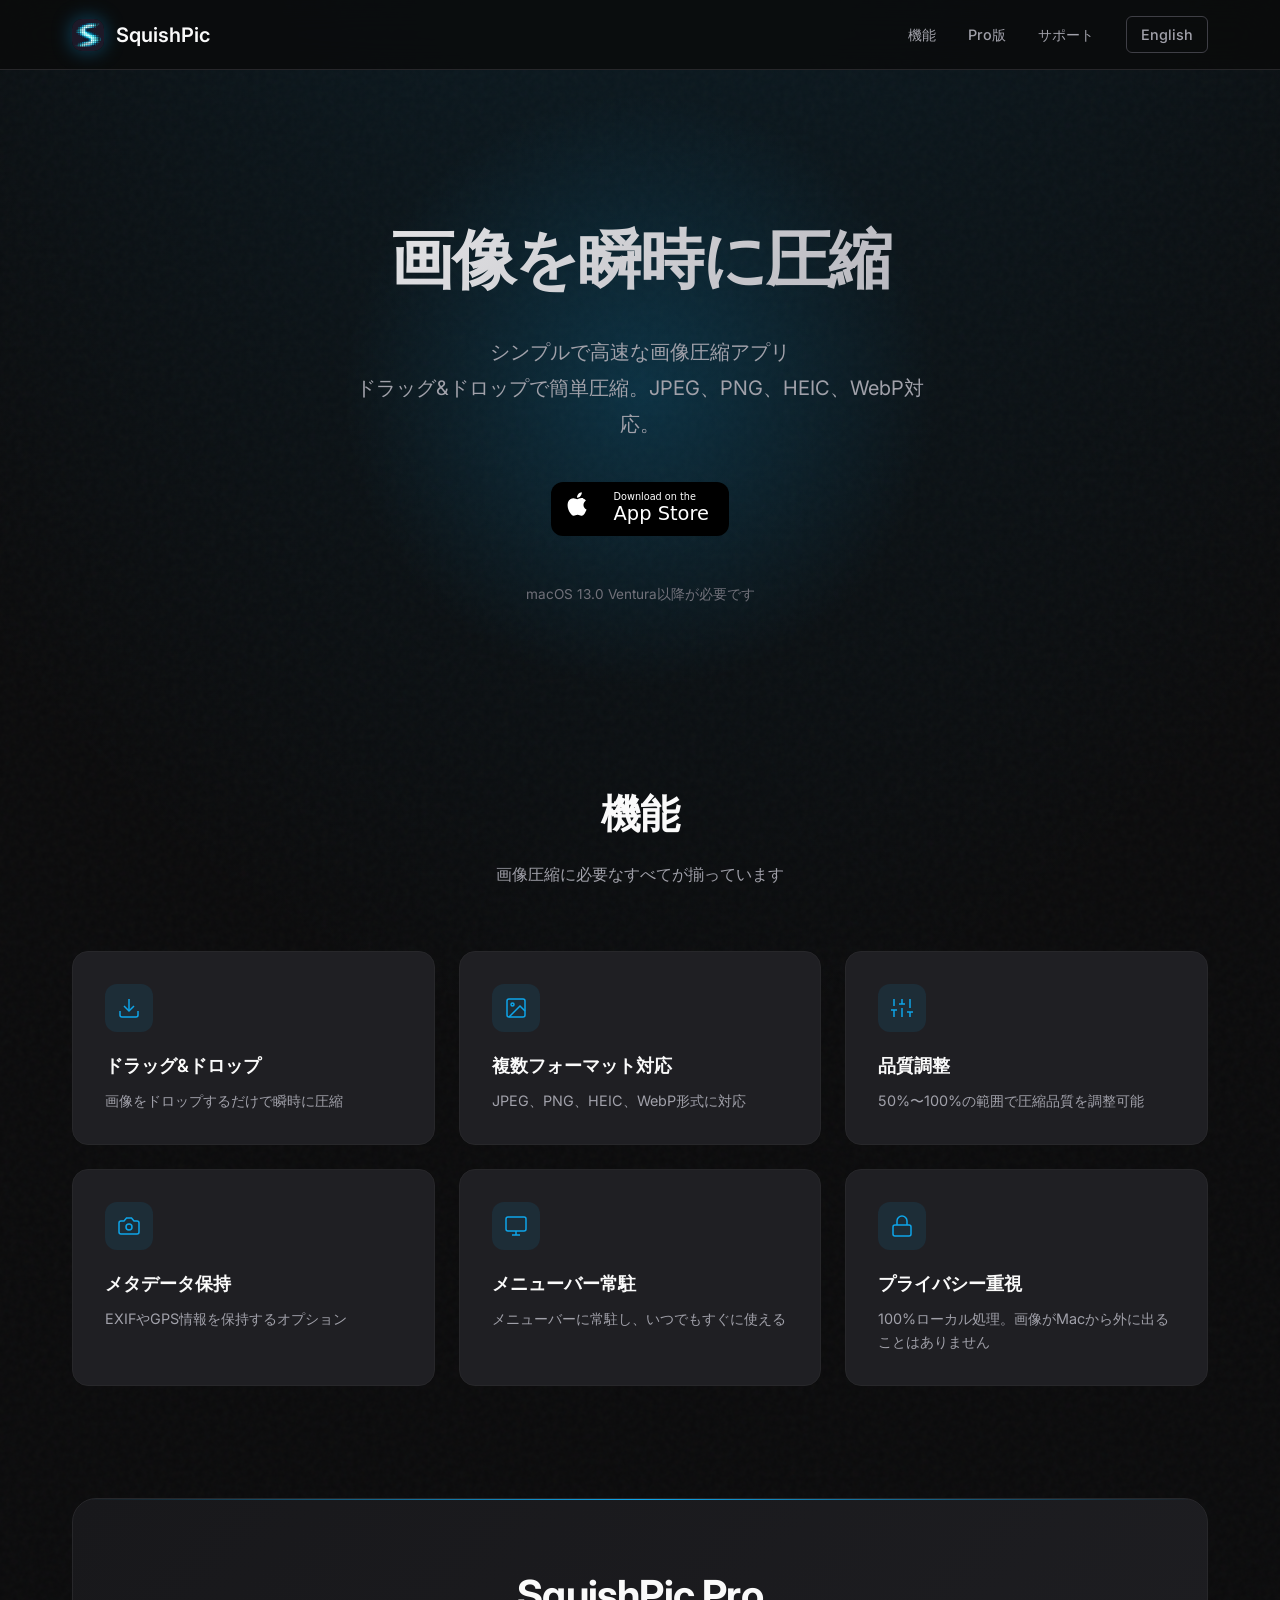
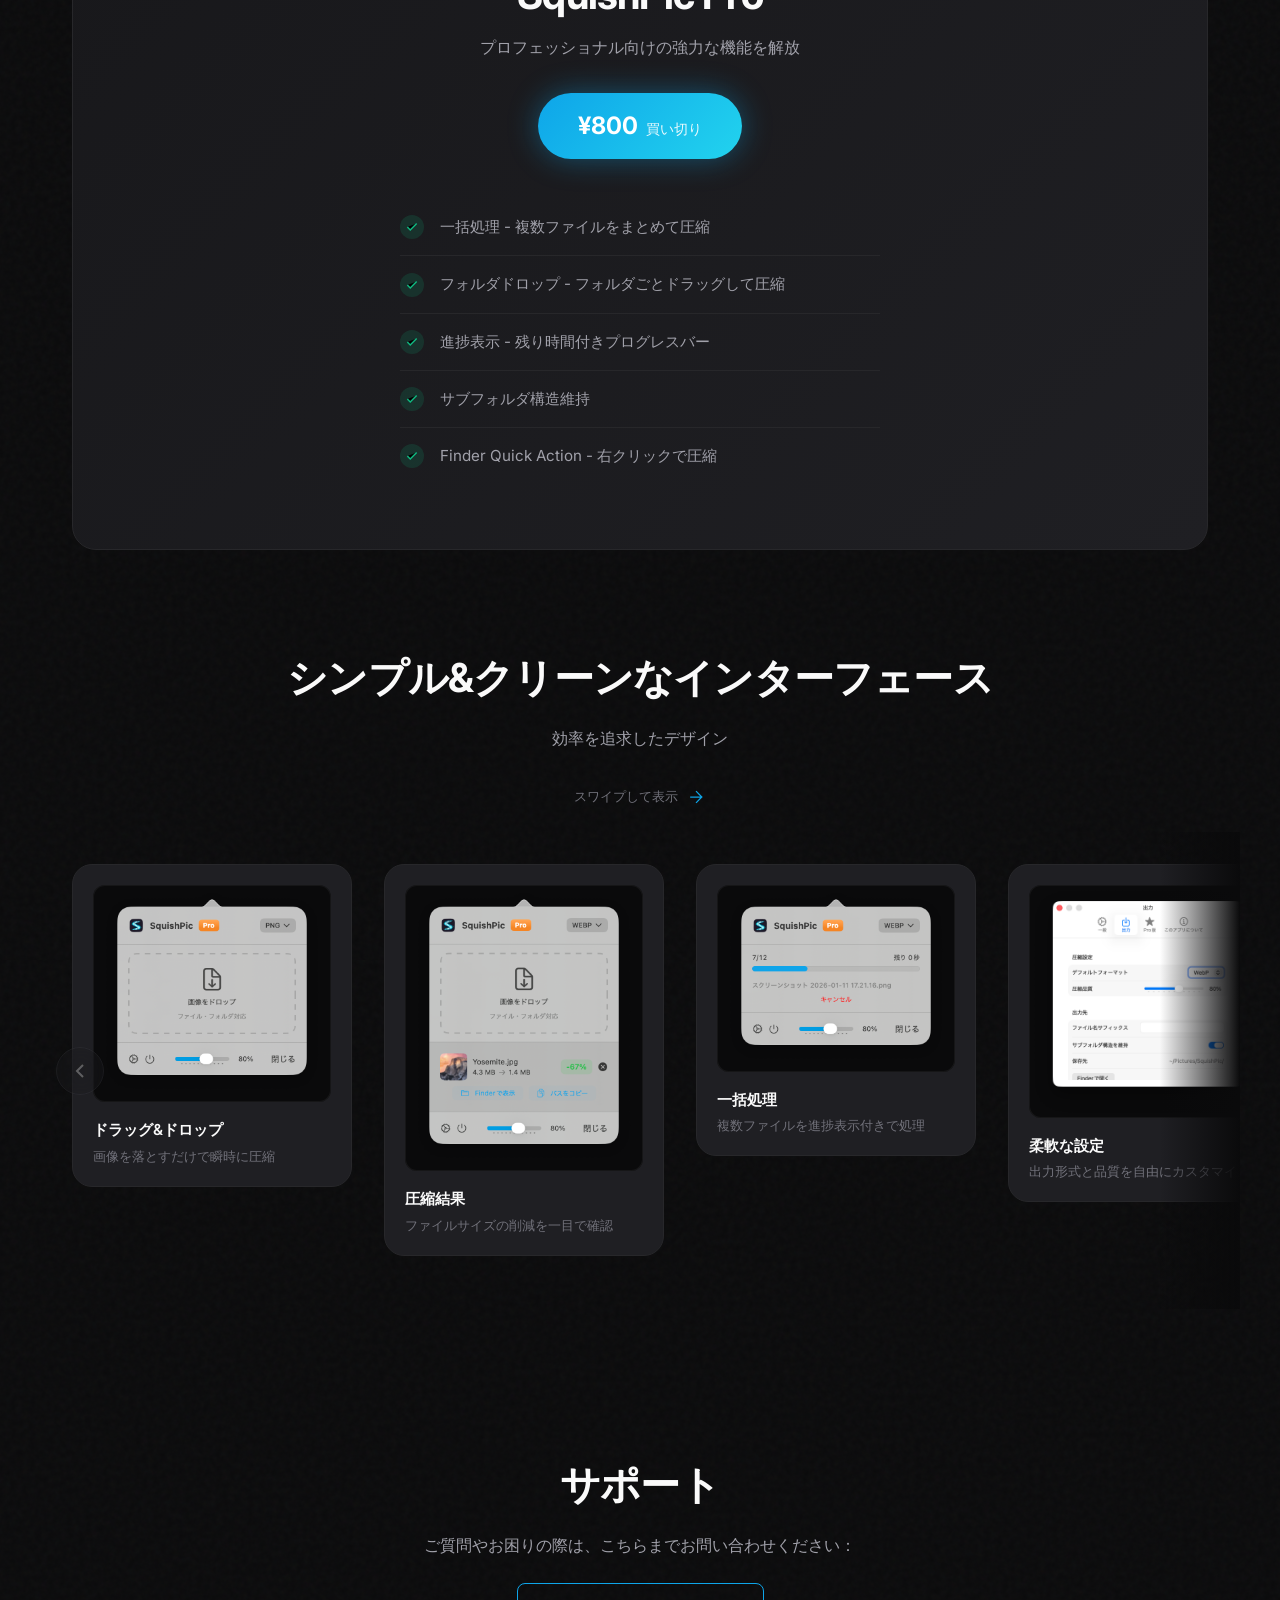
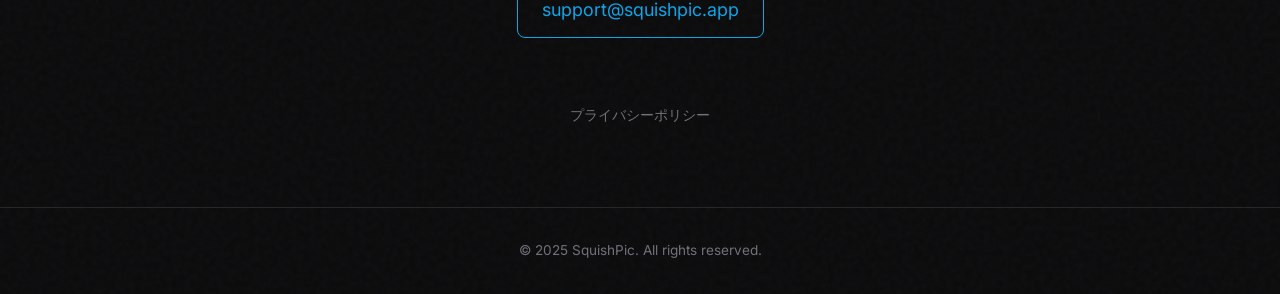
==== commit c84ab73d: "Add screenshot gallery with horizontal scroll UI - Add 5 app screenshots (EN/JP versions) showcasing" ====
--- a/ja/index.html
+++ b/ja/index.html
@@ -164,8 +164,80 @@
         <section class="screenshot">
             <h2>シンプル&クリーンなインターフェース</h2>
             <p class="screenshot-subtitle">効率を追求したデザイン</p>
-            <div class="screenshot-container">
-                <img src="../images/screenshot1.png" alt="SquishPic スクリーンショット" class="screenshot-img">
+            <div class="scroll-hint">
+                <span>スワイプして表示</span>
+                <svg viewBox="0 0 24 24" xmlns="http://www.w3.org/2000/svg">
+                    <path d="M5 12h14M12 5l7 7-7 7"/>
+                </svg>
+            </div>
+            <div class="screenshot-gallery-wrapper">
+                <button class="screenshot-nav prev" aria-label="前へ">
+                    <svg viewBox="0 0 24 24" xmlns="http://www.w3.org/2000/svg">
+                        <path d="M15 18l-6-6 6-6"/>
+                    </svg>
+                </button>
+                <button class="screenshot-nav next" aria-label="次へ">
+                    <svg viewBox="0 0 24 24" xmlns="http://www.w3.org/2000/svg">
+                        <path d="M9 18l6-6-6-6"/>
+                    </svg>
+                </button>
+                <div class="screenshot-gallery">
+                    <div class="screenshot-card">
+                        <div class="screenshot-card-inner">
+                            <div class="screenshot-image-wrapper">
+                                <img src="../images/screenshots/1.png" alt="ドロップゾーン">
+                            </div>
+                            <div class="screenshot-caption">
+                                <h3>ドラッグ&ドロップ</h3>
+                                <p>画像を落とすだけで瞬時に圧縮</p>
+                            </div>
+                        </div>
+                    </div>
+                    <div class="screenshot-card">
+                        <div class="screenshot-card-inner">
+                            <div class="screenshot-image-wrapper">
+                                <img src="../images/screenshots/2.png" alt="圧縮結果">
+                            </div>
+                            <div class="screenshot-caption">
+                                <h3>圧縮結果</h3>
+                                <p>ファイルサイズの削減を一目で確認</p>
+                            </div>
+                        </div>
+                    </div>
+                    <div class="screenshot-card">
+                        <div class="screenshot-card-inner">
+                            <div class="screenshot-image-wrapper">
+                                <img src="../images/screenshots/3.png" alt="一括処理">
+                            </div>
+                            <div class="screenshot-caption">
+                                <h3>一括処理</h3>
+                                <p>複数ファイルを進捗表示付きで処理</p>
+                            </div>
+                        </div>
+                    </div>
+                    <div class="screenshot-card">
+                        <div class="screenshot-card-inner">
+                            <div class="screenshot-image-wrapper">
+                                <img src="../images/screenshots/4.png" alt="設定画面">
+                            </div>
+                            <div class="screenshot-caption">
+                                <h3>柔軟な設定</h3>
+                                <p>出力形式と品質を自由にカスタマイズ</p>
+                            </div>
+                        </div>
+                    </div>
+                    <div class="screenshot-card">
+                        <div class="screenshot-card-inner">
+                            <div class="screenshot-image-wrapper">
+                                <img src="../images/screenshots/5.png" alt="Finder Quick Action">
+                            </div>
+                            <div class="screenshot-caption">
+                                <h3>Quick Action</h3>
+                                <p>Finderから右クリックで圧縮</p>
+                            </div>
+                        </div>
+                    </div>
+                </div>
             </div>
         </section>
 
@@ -182,5 +254,53 @@
     <footer>
         <p>&copy; 2025 SquishPic. All rights reserved.</p>
     </footer>
+
+    <script>
+    (function() {
+        const gallery = document.querySelector('.screenshot-gallery');
+        const wrapper = document.querySelector('.screenshot-gallery-wrapper');
+        const cards = document.querySelectorAll('.screenshot-card');
+        const prevBtn = document.querySelector('.screenshot-nav.prev');
+        const nextBtn = document.querySelector('.screenshot-nav.next');
+
+        if (!gallery || !wrapper) return;
+
+        const cardWidth = 280 + 32;
+        let currentIndex = 0;
+
+        function updateScrollState() {
+            const scrollLeft = gallery.scrollLeft;
+            const maxScroll = gallery.scrollWidth - gallery.clientWidth;
+
+            wrapper.classList.remove('scroll-start', 'scroll-middle', 'scroll-end');
+
+            if (scrollLeft <= 10) {
+                wrapper.classList.add('scroll-start');
+            } else if (scrollLeft >= maxScroll - 10) {
+                wrapper.classList.add('scroll-end');
+            } else {
+                wrapper.classList.add('scroll-middle');
+            }
+
+            currentIndex = Math.round(scrollLeft / cardWidth);
+            if (prevBtn) prevBtn.disabled = scrollLeft <= 10;
+            if (nextBtn) nextBtn.disabled = scrollLeft >= maxScroll - 10;
+        }
+
+        function scrollToCard(index) {
+            if (index < 0 || index >= cards.length) return;
+            currentIndex = index;
+            gallery.scrollTo({ left: index * cardWidth, behavior: 'smooth' });
+        }
+
+        gallery.addEventListener('scroll', updateScrollState, { passive: true });
+
+        if (prevBtn) prevBtn.addEventListener('click', () => scrollToCard(currentIndex - 1));
+        if (nextBtn) nextBtn.addEventListener('click', () => scrollToCard(currentIndex + 1));
+
+        updateScrollState();
+        wrapper.classList.add('scroll-start');
+    })();
+    </script>
 </body>
 </html>
--- a/css/style.css
+++ b/css/style.css
@@ -442,6 +442,8 @@
 .screenshot {
     text-align: center;
     padding: 4rem 2rem;
+    overflow: hidden;
+    position: relative;
 }
 
 .screenshot h2 {
@@ -453,9 +455,303 @@
 
 .screenshot-subtitle {
     color: var(--text-muted);
-    margin-bottom: 3rem;
-}
-
+    margin-bottom: 2rem;
+}
+
+/* Scroll Hint */
+.scroll-hint {
+    display: inline-flex;
+    align-items: center;
+    gap: 0.5rem;
+    color: var(--text-dim);
+    font-size: 0.8rem;
+    margin-bottom: 1.5rem;
+    animation: pulseHint 2s ease-in-out infinite;
+}
+
+.scroll-hint svg {
+    width: 20px;
+    height: 20px;
+    stroke: var(--primary);
+    stroke-width: 1.5;
+    fill: none;
+    animation: swipeArrow 1.5s ease-in-out infinite;
+}
+
+@keyframes pulseHint {
+    0%, 100% { opacity: 0.6; }
+    50% { opacity: 1; }
+}
+
+@keyframes swipeArrow {
+    0%, 100% { transform: translateX(0); }
+    50% { transform: translateX(5px); }
+}
+
+/* Screenshot Gallery Wrapper */
+.screenshot-gallery-wrapper {
+    position: relative;
+    margin: 0 -2rem;
+}
+
+/* Edge Fade Indicators */
+.screenshot-gallery-wrapper::before,
+.screenshot-gallery-wrapper::after {
+    content: '';
+    position: absolute;
+    top: 0;
+    bottom: 0;
+    width: 80px;
+    z-index: 2;
+    pointer-events: none;
+    transition: opacity 0.3s ease;
+}
+
+.screenshot-gallery-wrapper::before {
+    left: 0;
+    background: linear-gradient(to right, var(--bg-dark), transparent);
+    opacity: 0;
+}
+
+.screenshot-gallery-wrapper::after {
+    right: 0;
+    background: linear-gradient(to left, var(--bg-dark), transparent);
+    opacity: 1;
+}
+
+.screenshot-gallery-wrapper.scroll-start::before {
+    opacity: 0;
+}
+
+.screenshot-gallery-wrapper.scroll-end::after {
+    opacity: 0;
+}
+
+.screenshot-gallery-wrapper.scroll-middle::before,
+.screenshot-gallery-wrapper.scroll-middle::after {
+    opacity: 1;
+}
+
+/* Navigation Arrows */
+.screenshot-nav {
+    position: absolute;
+    top: 50%;
+    transform: translateY(-50%);
+    width: 48px;
+    height: 48px;
+    border-radius: 50%;
+    background: var(--bg-card);
+    border: 1px solid var(--border-light);
+    color: var(--text);
+    cursor: pointer;
+    z-index: 3;
+    display: flex;
+    align-items: center;
+    justify-content: center;
+    transition: all 0.3s ease;
+    opacity: 0;
+    backdrop-filter: blur(10px);
+}
+
+.screenshot-gallery-wrapper:hover .screenshot-nav {
+    opacity: 1;
+}
+
+.screenshot-nav:hover {
+    background: var(--primary);
+    border-color: var(--primary);
+    box-shadow: 0 0 20px var(--primary-glow);
+    transform: translateY(-50%) scale(1.1);
+}
+
+.screenshot-nav:active {
+    transform: translateY(-50%) scale(0.95);
+}
+
+.screenshot-nav.prev {
+    left: 1rem;
+}
+
+.screenshot-nav.next {
+    right: 1rem;
+}
+
+.screenshot-nav svg {
+    width: 24px;
+    height: 24px;
+    stroke: currentColor;
+    stroke-width: 2;
+    fill: none;
+}
+
+.screenshot-nav:disabled {
+    opacity: 0.3;
+    cursor: not-allowed;
+}
+
+.screenshot-nav:disabled:hover {
+    background: var(--bg-card);
+    border-color: var(--border-light);
+    box-shadow: none;
+    transform: translateY(-50%);
+}
+
+/* Screenshot Gallery */
+.screenshot-gallery {
+    display: flex;
+    gap: 2rem;
+    overflow-x: auto;
+    scroll-snap-type: x mandatory;
+    scroll-behavior: smooth;
+    padding: 2rem 2rem 3rem;
+    -webkit-overflow-scrolling: touch;
+    scrollbar-width: none;
+    -ms-overflow-style: none;
+}
+
+.screenshot-gallery::-webkit-scrollbar {
+    display: none;
+}
+
+/* Initial nudge animation */
+@keyframes scrollNudge {
+    0% { transform: translateX(0); }
+    30% { transform: translateX(-20px); }
+    60% { transform: translateX(0); }
+    100% { transform: translateX(0); }
+}
+
+.screenshot-gallery.animate-nudge {
+    animation: scrollNudge 1s ease-out 0.5s;
+}
+
+.screenshot-card {
+    flex: 0 0 auto;
+    width: 280px;
+    scroll-snap-align: center;
+    position: relative;
+}
+
+.screenshot-card-inner {
+    background: var(--bg-card);
+    border-radius: 20px;
+    border: 1px solid var(--border);
+    padding: 1.25rem;
+    transition: all 0.4s cubic-bezier(0.4, 0, 0.2, 1);
+    position: relative;
+    overflow: hidden;
+}
+
+.screenshot-card-inner::before {
+    content: '';
+    position: absolute;
+    top: 0;
+    left: 0;
+    right: 0;
+    height: 2px;
+    background: linear-gradient(90deg, transparent, var(--primary), transparent);
+    opacity: 0;
+    transition: opacity 0.3s ease;
+}
+
+.screenshot-card:hover .screenshot-card-inner {
+    border-color: var(--border-light);
+    transform: translateY(-8px);
+    box-shadow: 0 30px 60px rgba(0, 0, 0, 0.4), 0 0 40px var(--primary-glow);
+}
+
+.screenshot-card:hover .screenshot-card-inner::before {
+    opacity: 1;
+}
+
+.screenshot-image-wrapper {
+    position: relative;
+    border-radius: 12px;
+    overflow: hidden;
+    background: var(--bg-dark);
+    margin-bottom: 1rem;
+}
+
+.screenshot-image-wrapper::after {
+    content: '';
+    position: absolute;
+    inset: 0;
+    border-radius: 12px;
+    box-shadow: inset 0 0 0 1px rgba(255, 255, 255, 0.05);
+    pointer-events: none;
+}
+
+.screenshot-card img {
+    width: 100%;
+    height: auto;
+    display: block;
+    transition: transform 0.4s ease;
+}
+
+.screenshot-card:hover img {
+    transform: scale(1.02);
+}
+
+.screenshot-caption {
+    text-align: left;
+}
+
+.screenshot-caption h3 {
+    font-size: 0.95rem;
+    font-weight: 600;
+    color: var(--text);
+    margin-bottom: 0.25rem;
+}
+
+.screenshot-caption p {
+    font-size: 0.8rem;
+    color: var(--text-dim);
+    line-height: 1.5;
+}
+
+/* Screenshot Indicators */
+.screenshot-indicators {
+    display: flex;
+    justify-content: center;
+    gap: 0.75rem;
+    margin-top: 2rem;
+}
+
+.screenshot-indicator {
+    width: 32px;
+    height: 4px;
+    border-radius: 2px;
+    background: var(--border);
+    border: none;
+    cursor: pointer;
+    transition: all 0.3s ease;
+    padding: 0;
+    position: relative;
+    overflow: hidden;
+}
+
+.screenshot-indicator::after {
+    content: '';
+    position: absolute;
+    left: 0;
+    top: 0;
+    height: 100%;
+    width: 0;
+    background: var(--primary);
+    border-radius: 2px;
+    transition: width 0.3s ease;
+}
+
+.screenshot-indicator:hover {
+    background: var(--border-light);
+}
+
+.screenshot-indicator.active::after {
+    width: 100%;
+    box-shadow: 0 0 10px var(--primary-glow);
+}
+
+/* Legacy single screenshot support */
 .screenshot-container {
     max-width: 600px;
     margin: 0 auto;
@@ -641,4 +937,31 @@
     .feature-card {
         padding: 1.5rem;
     }
-}
+
+    /* Screenshot Gallery Mobile */
+    .screenshot-nav {
+        display: none;
+    }
+
+    .screenshot-gallery-wrapper::before,
+    .screenshot-gallery-wrapper::after {
+        width: 40px;
+    }
+
+    .screenshot-card {
+        width: 260px;
+    }
+
+    .screenshot-gallery {
+        gap: 1rem;
+        padding: 1.5rem 1rem 2rem;
+    }
+
+    .screenshot-indicators {
+        gap: 0.5rem;
+    }
+
+    .screenshot-indicator {
+        width: 24px;
+    }
+}
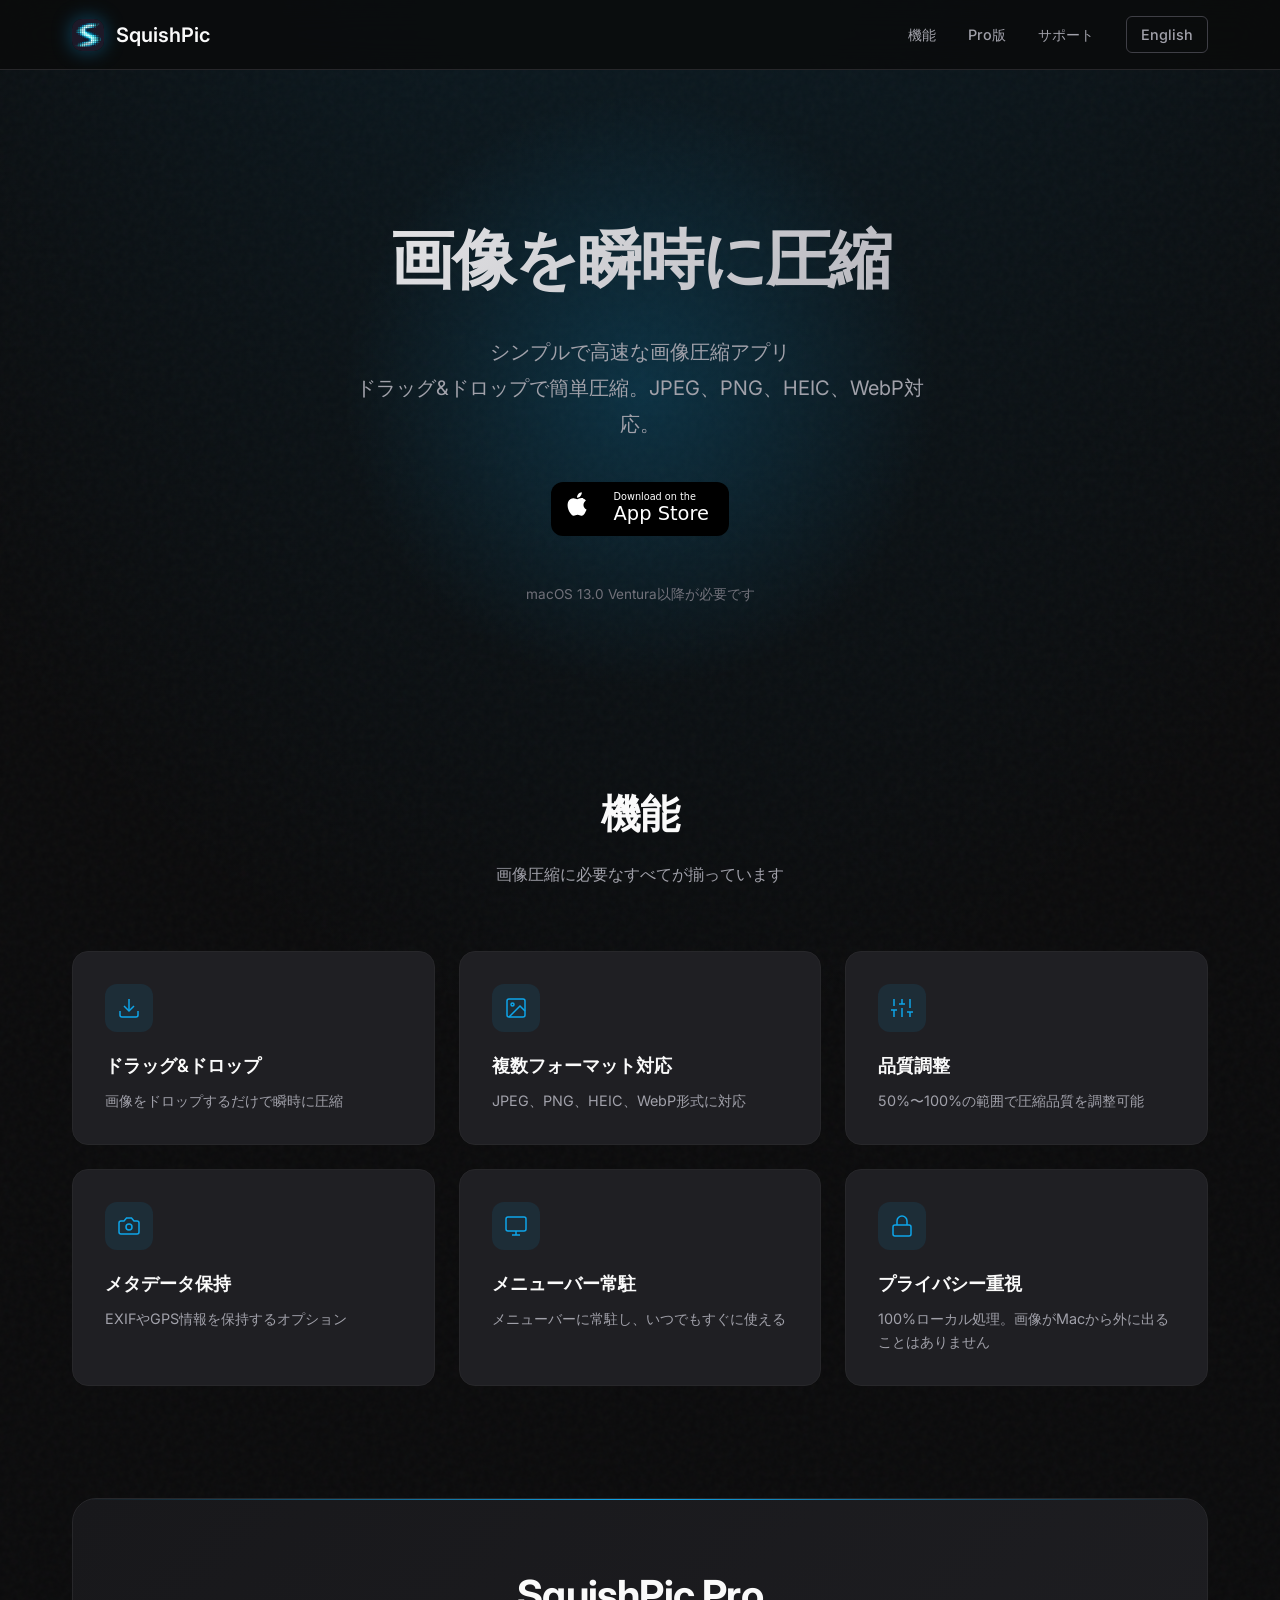
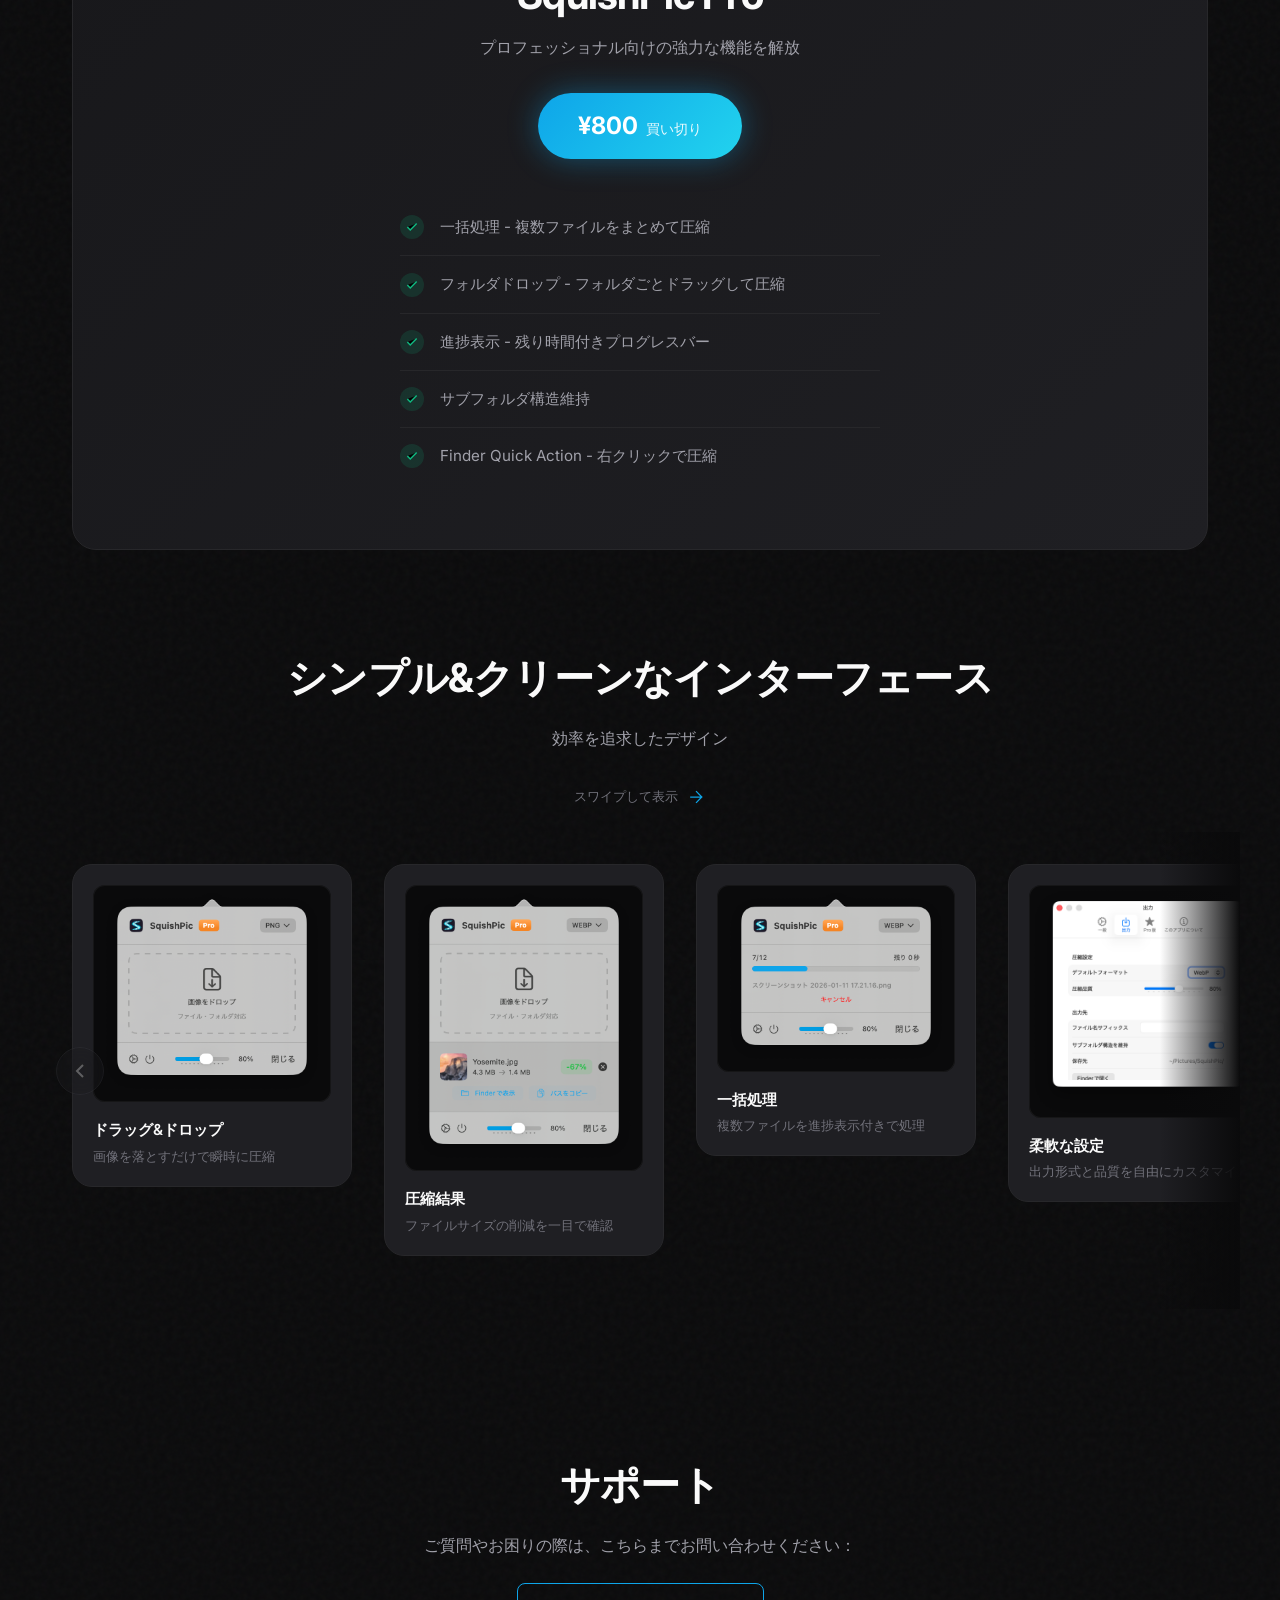
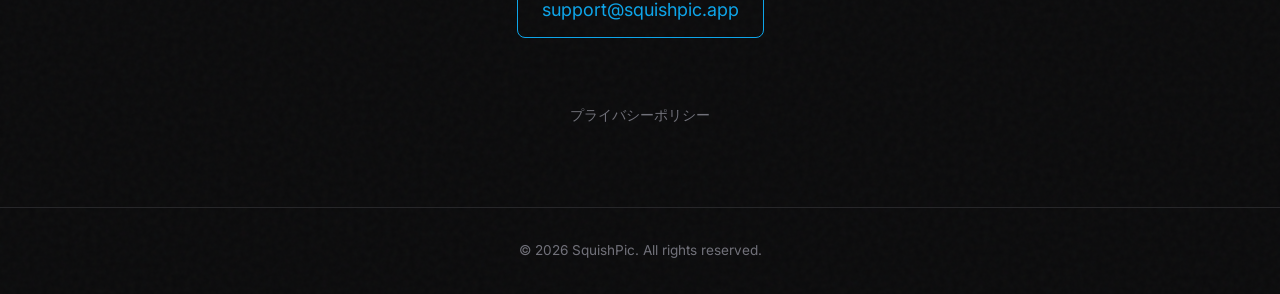
==== commit 657d9d19: "Update copyright year to 2026" ====
--- a/ja/index.html
+++ b/ja/index.html
@@ -252,7 +252,7 @@
     </main>
 
     <footer>
-        <p>&copy; 2025 SquishPic. All rights reserved.</p>
+        <p>&copy; 2026 SquishPic. All rights reserved.</p>
     </footer>
 
     <script>
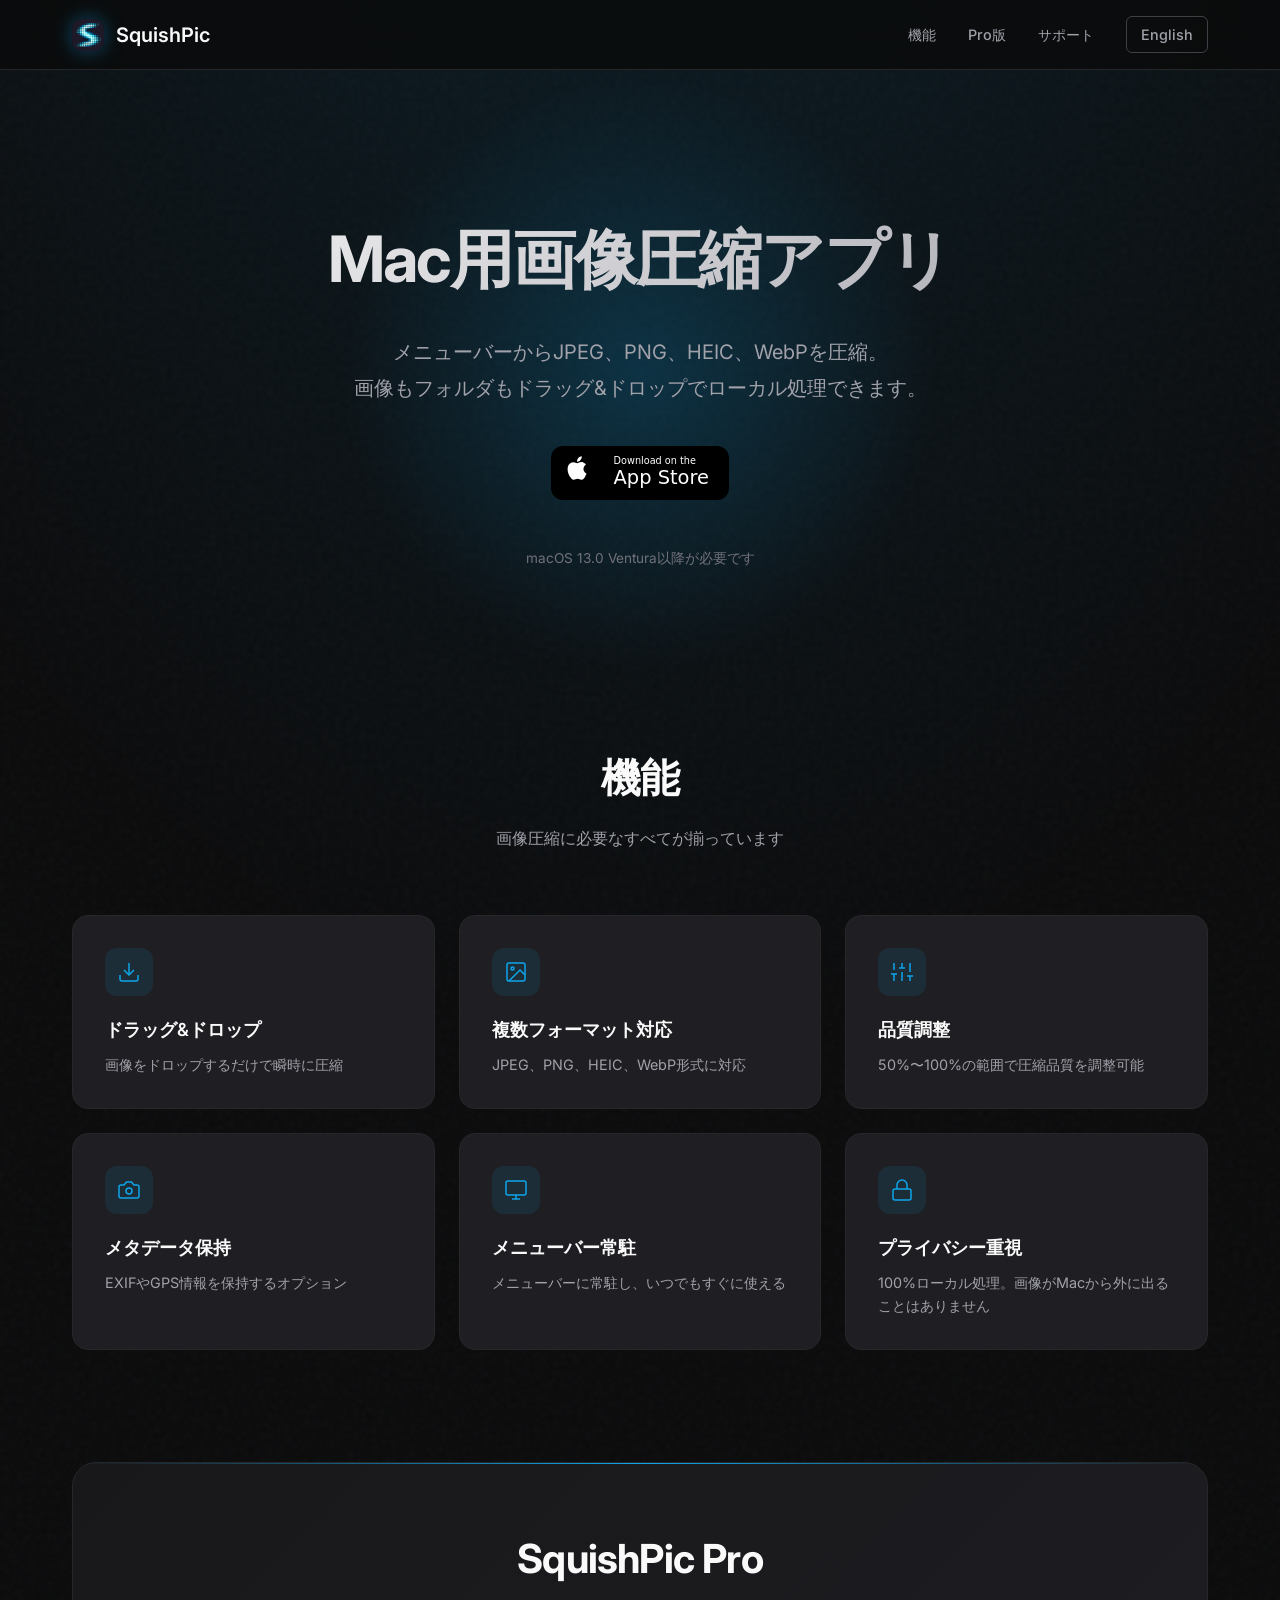
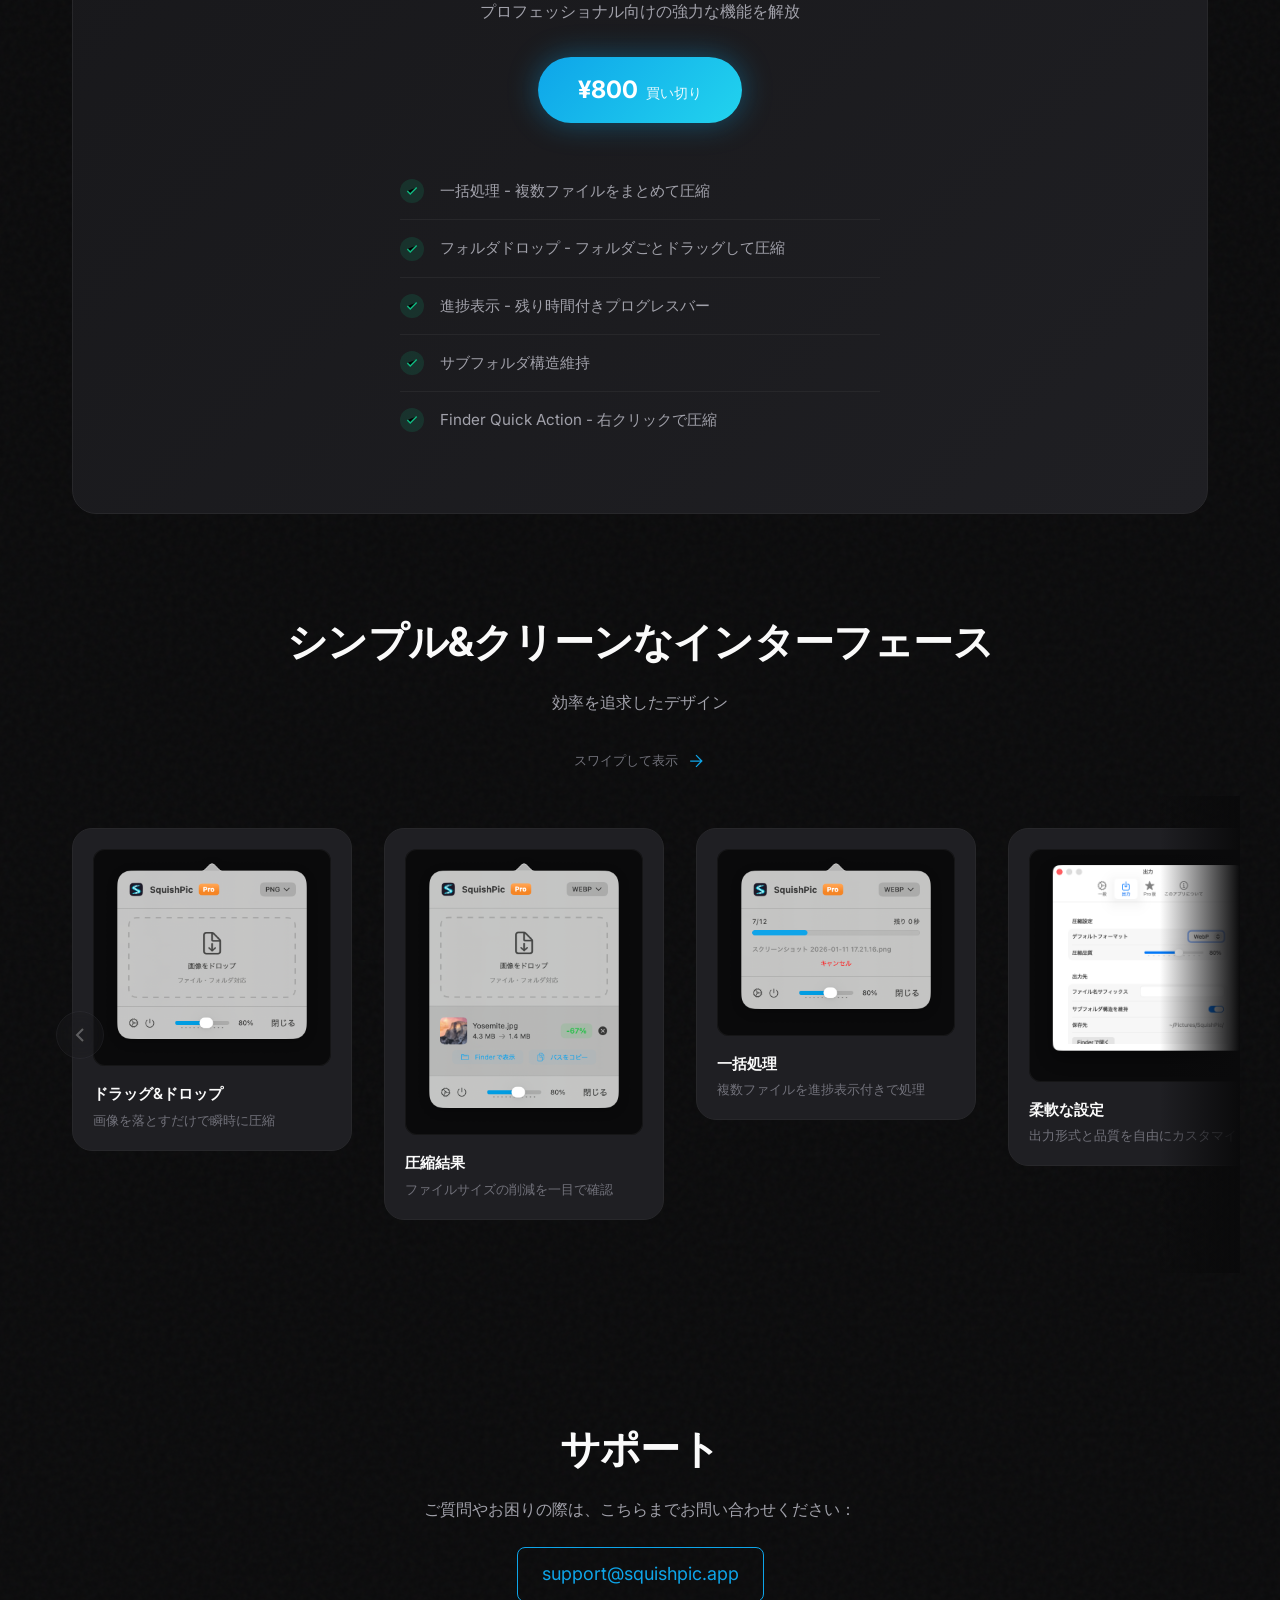
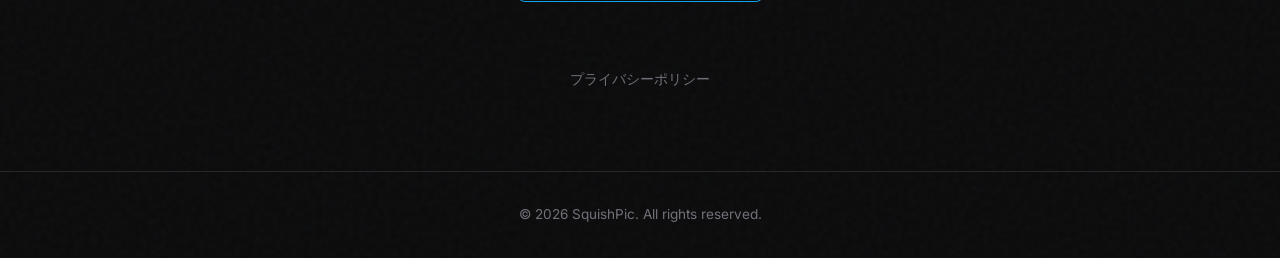
==== commit a238677e: "commit" ====
--- a/ja/index.html
+++ b/ja/index.html
@@ -3,8 +3,8 @@
 <head>
     <meta charset="UTF-8">
     <meta name="viewport" content="width=device-width, initial-scale=1.0">
-    <title>SquishPic - macOS用高速画像圧縮アプリ</title>
-    <meta name="description" content="SquishPicはシンプルで高速な画像圧縮アプリです。ドラッグ&ドロップでJPEG、PNG、HEIC、WebP画像を圧縮できます。">
+    <title>SquishPic - Mac用画像圧縮アプリ | JPEG・PNG・HEIC・WebP対応</title>
+    <meta name="description" content="SquishPicはMacのメニューバーから使える画像圧縮アプリです。JPEG、PNG、HEIC、WebPをドラッグ&ドロップでローカル圧縮できます。">
     <link rel="stylesheet" href="../css/style.css">
     <link rel="icon" href="../images/icon.png" type="image/png">
 </head>
@@ -26,10 +26,10 @@
 
     <main>
         <section class="hero">
-            <h1 class="animate-in">画像を瞬時に圧縮</h1>
-            <p class="tagline animate-in delay-1">シンプルで高速な画像圧縮アプリ<br>ドラッグ&ドロップで簡単圧縮。JPEG、PNG、HEIC、WebP対応。</p>
+            <h1 class="animate-in">Mac用画像圧縮アプリ</h1>
+            <p class="tagline animate-in delay-1">メニューバーからJPEG、PNG、HEIC、WebPを圧縮。<br>画像もフォルダもドラッグ&amp;ドロップでローカル処理できます。</p>
             <div class="cta animate-in delay-2">
-                <a href="#" class="app-store-badge">
+                <a href="https://apps.apple.com/us/app/squishpic/id6757522104" class="app-store-badge">
                     <img src="../images/appstore.svg" alt="App Storeからダウンロード">
                 </a>
             </div>
